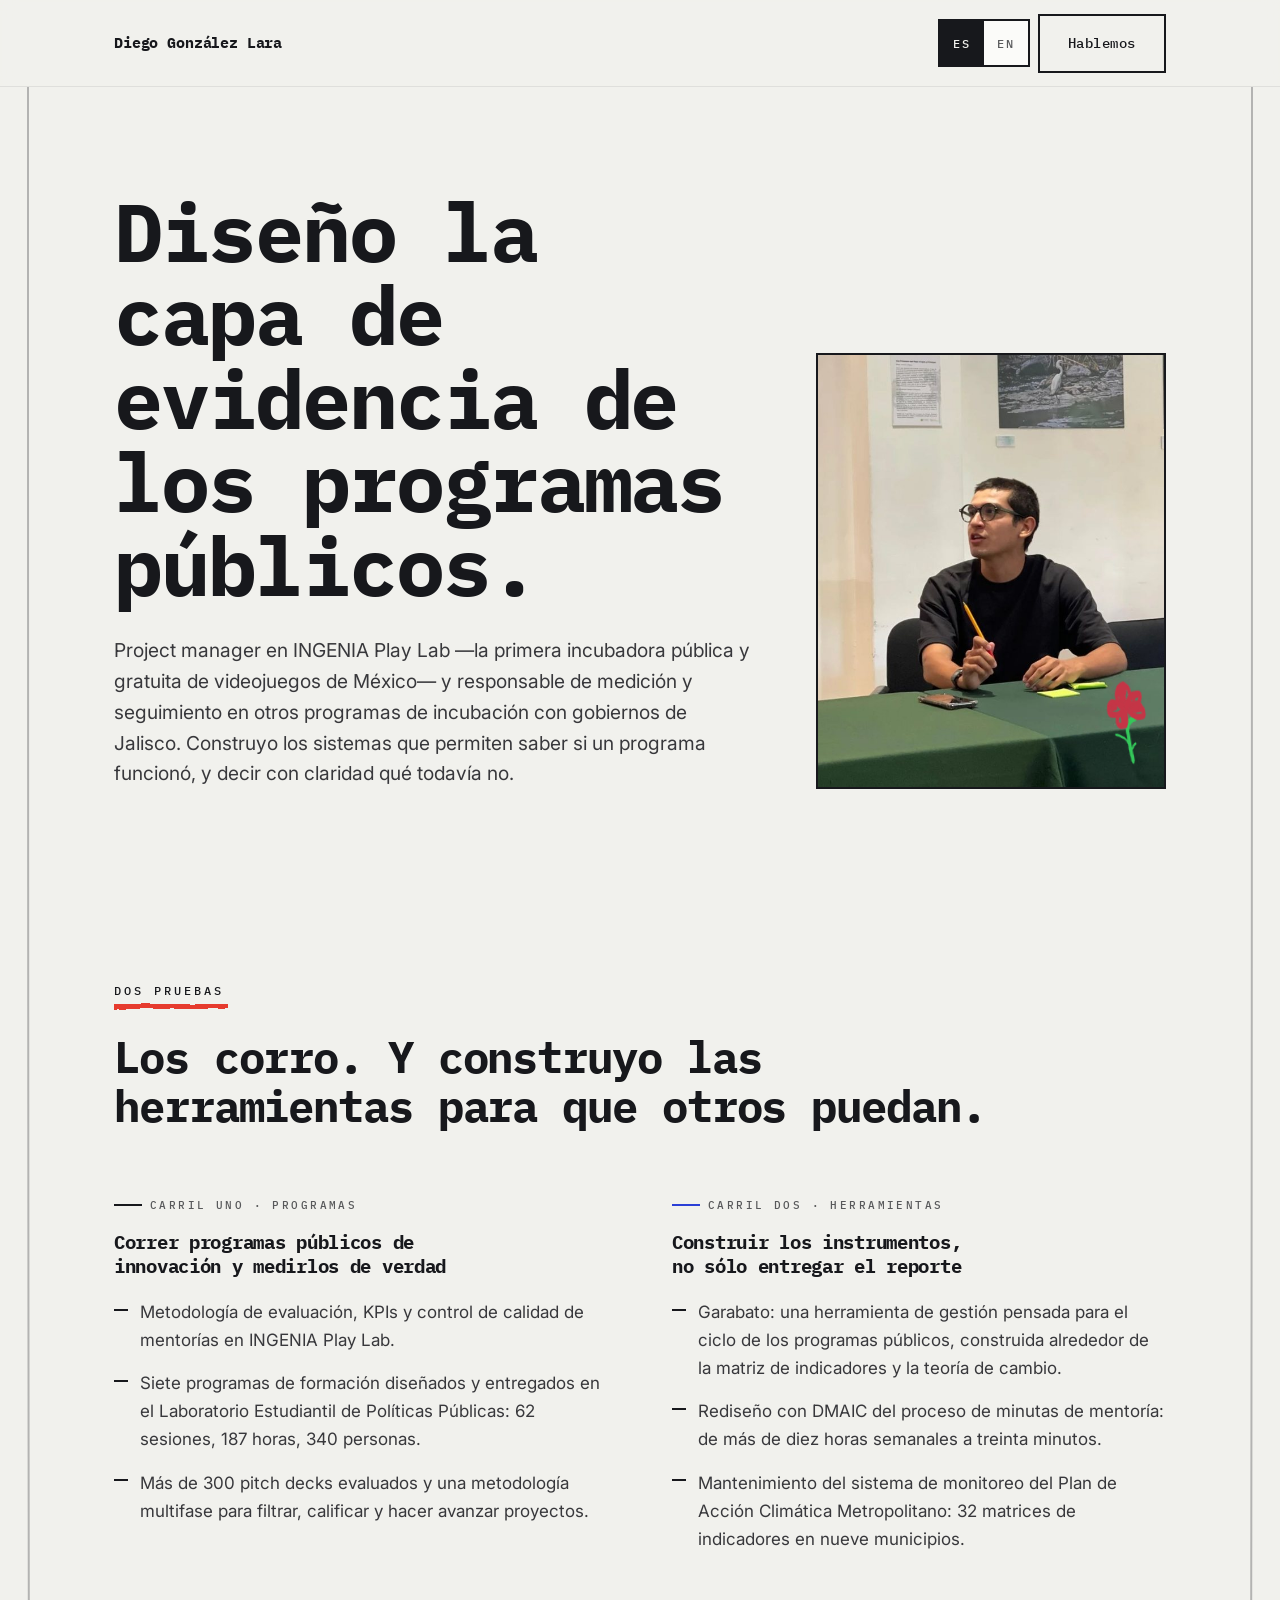
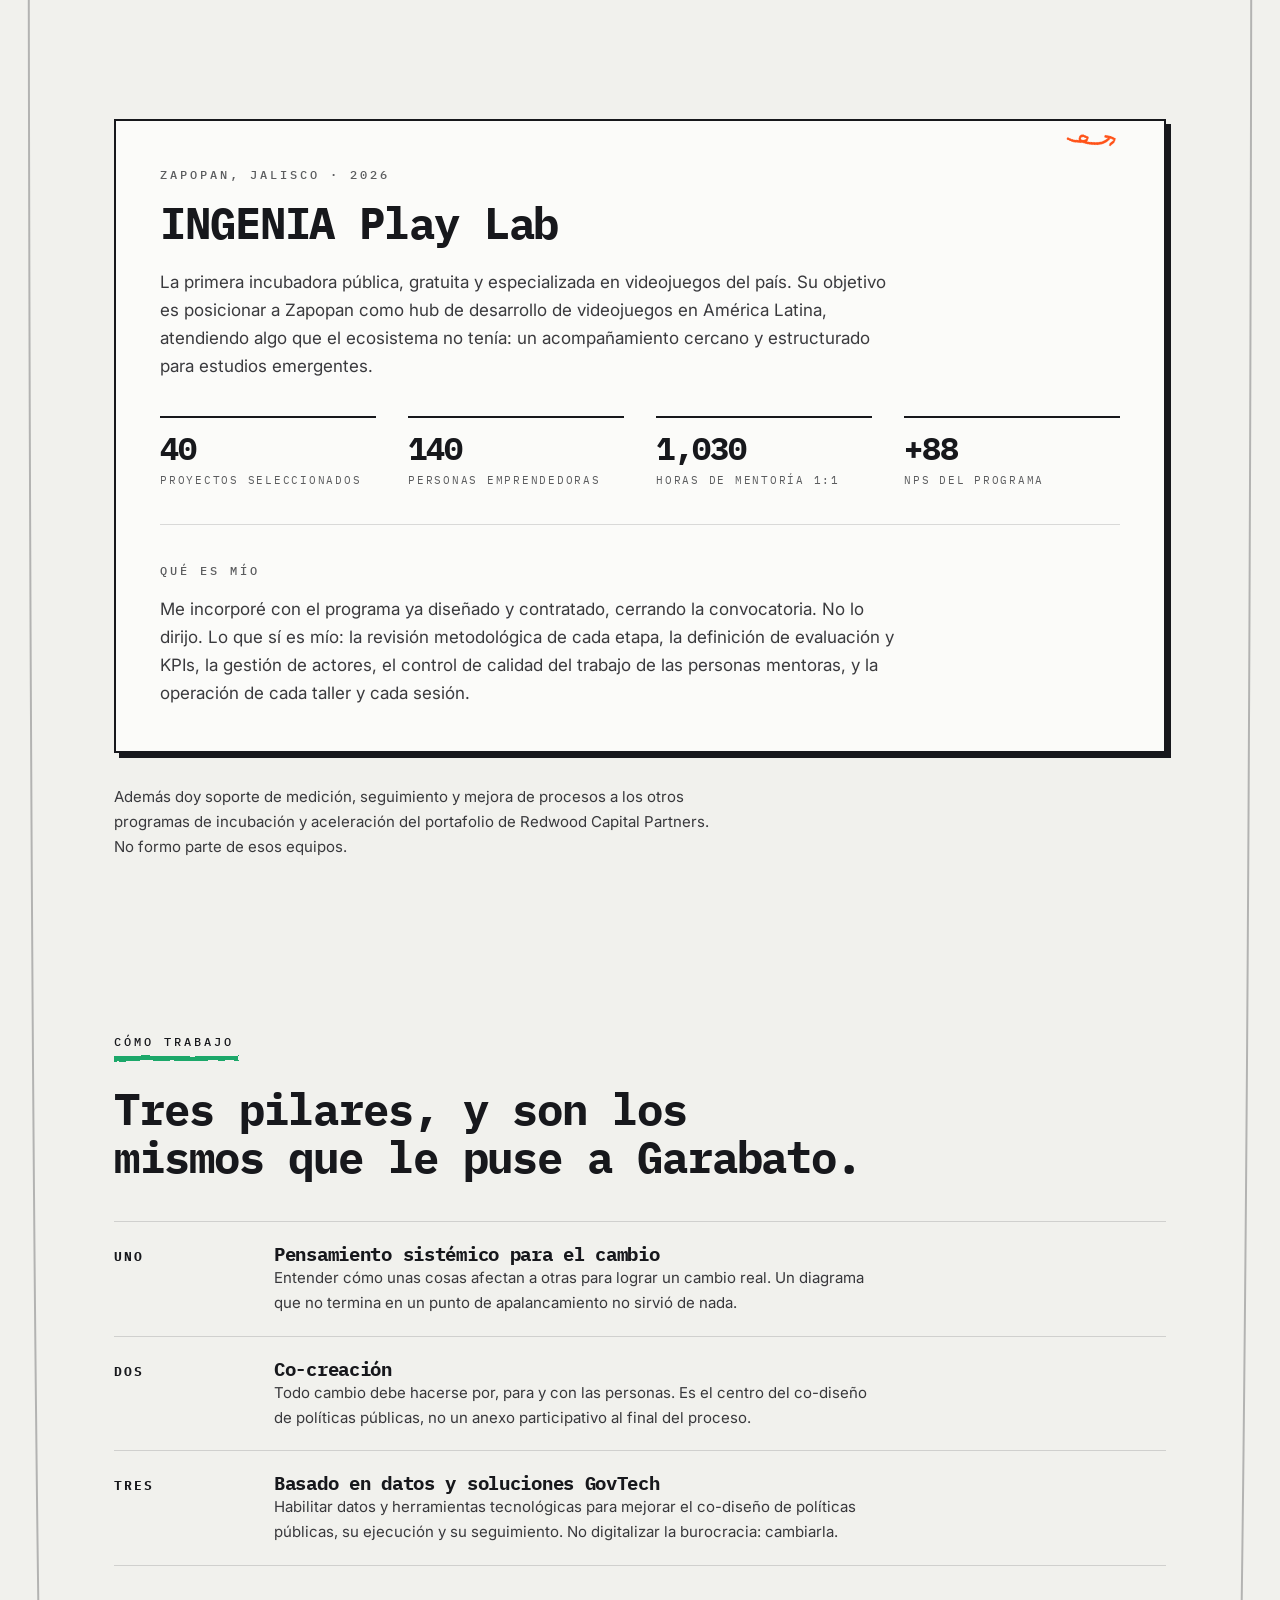
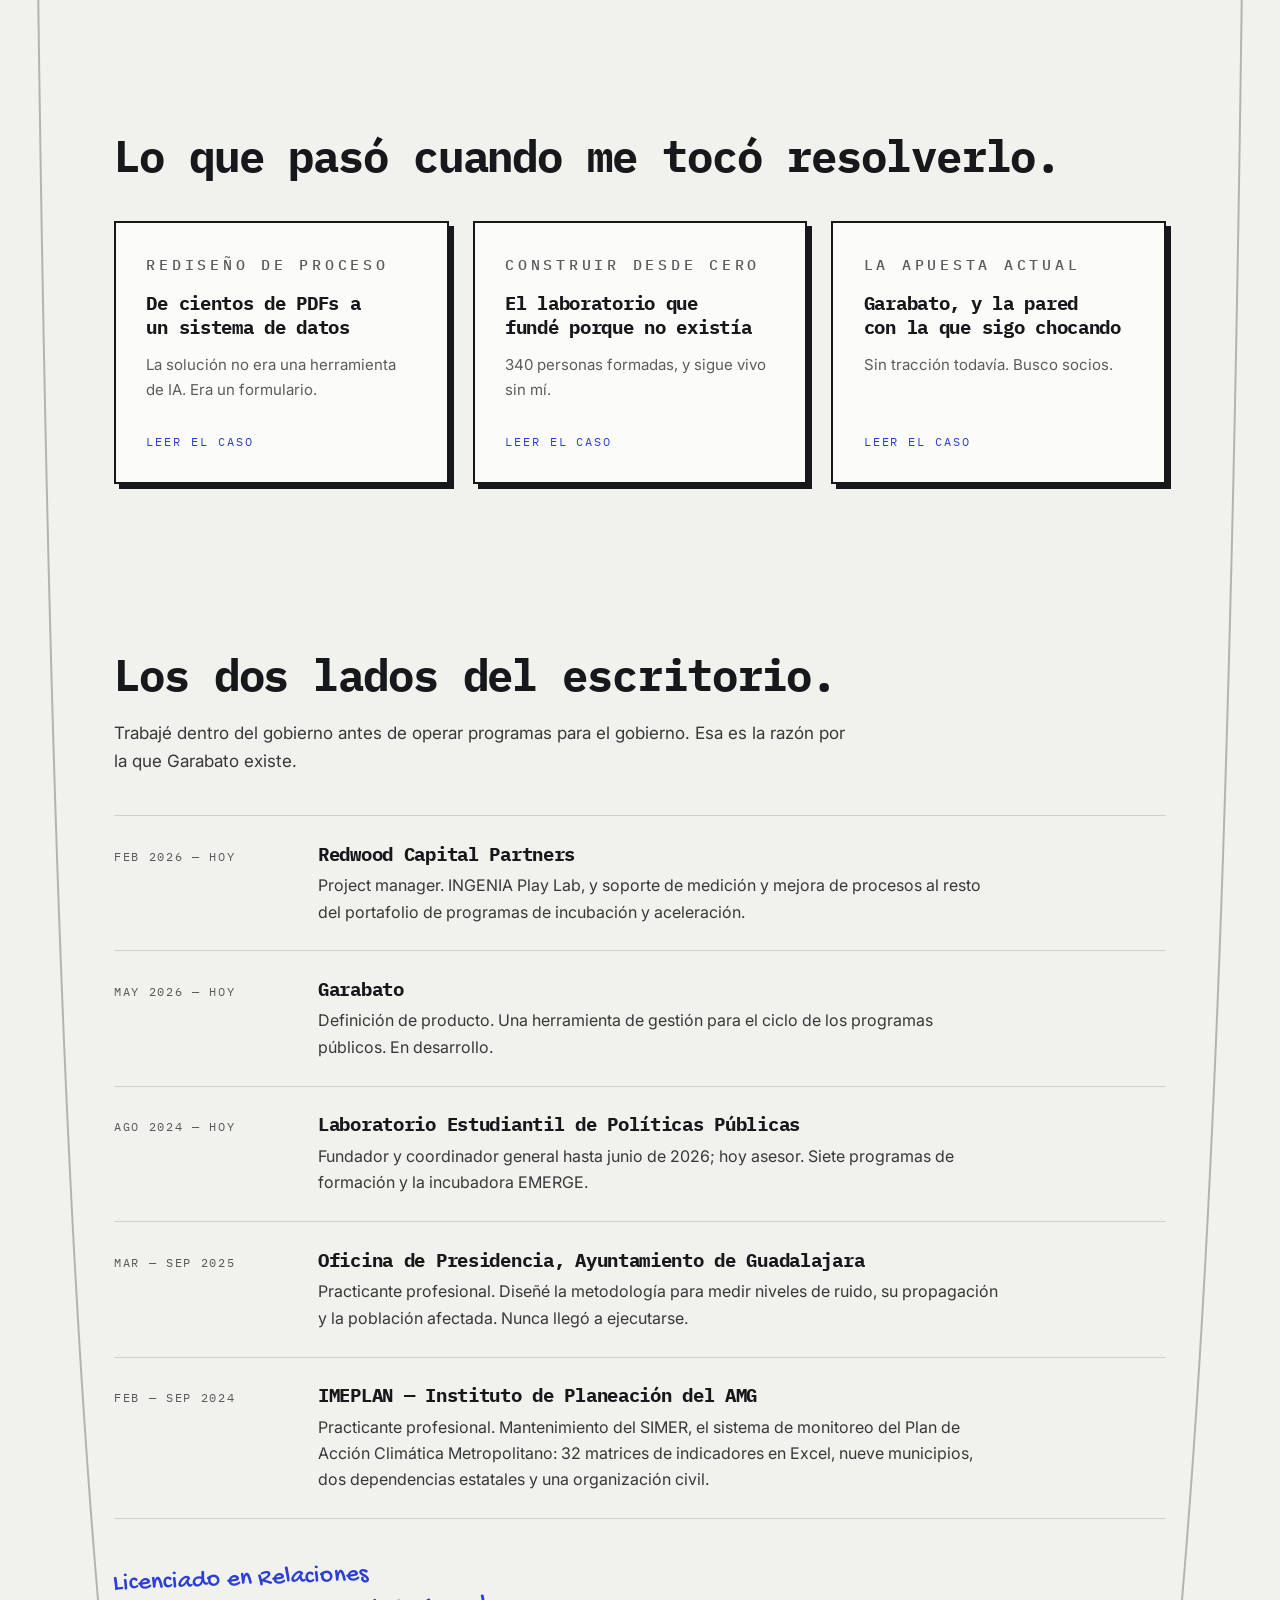
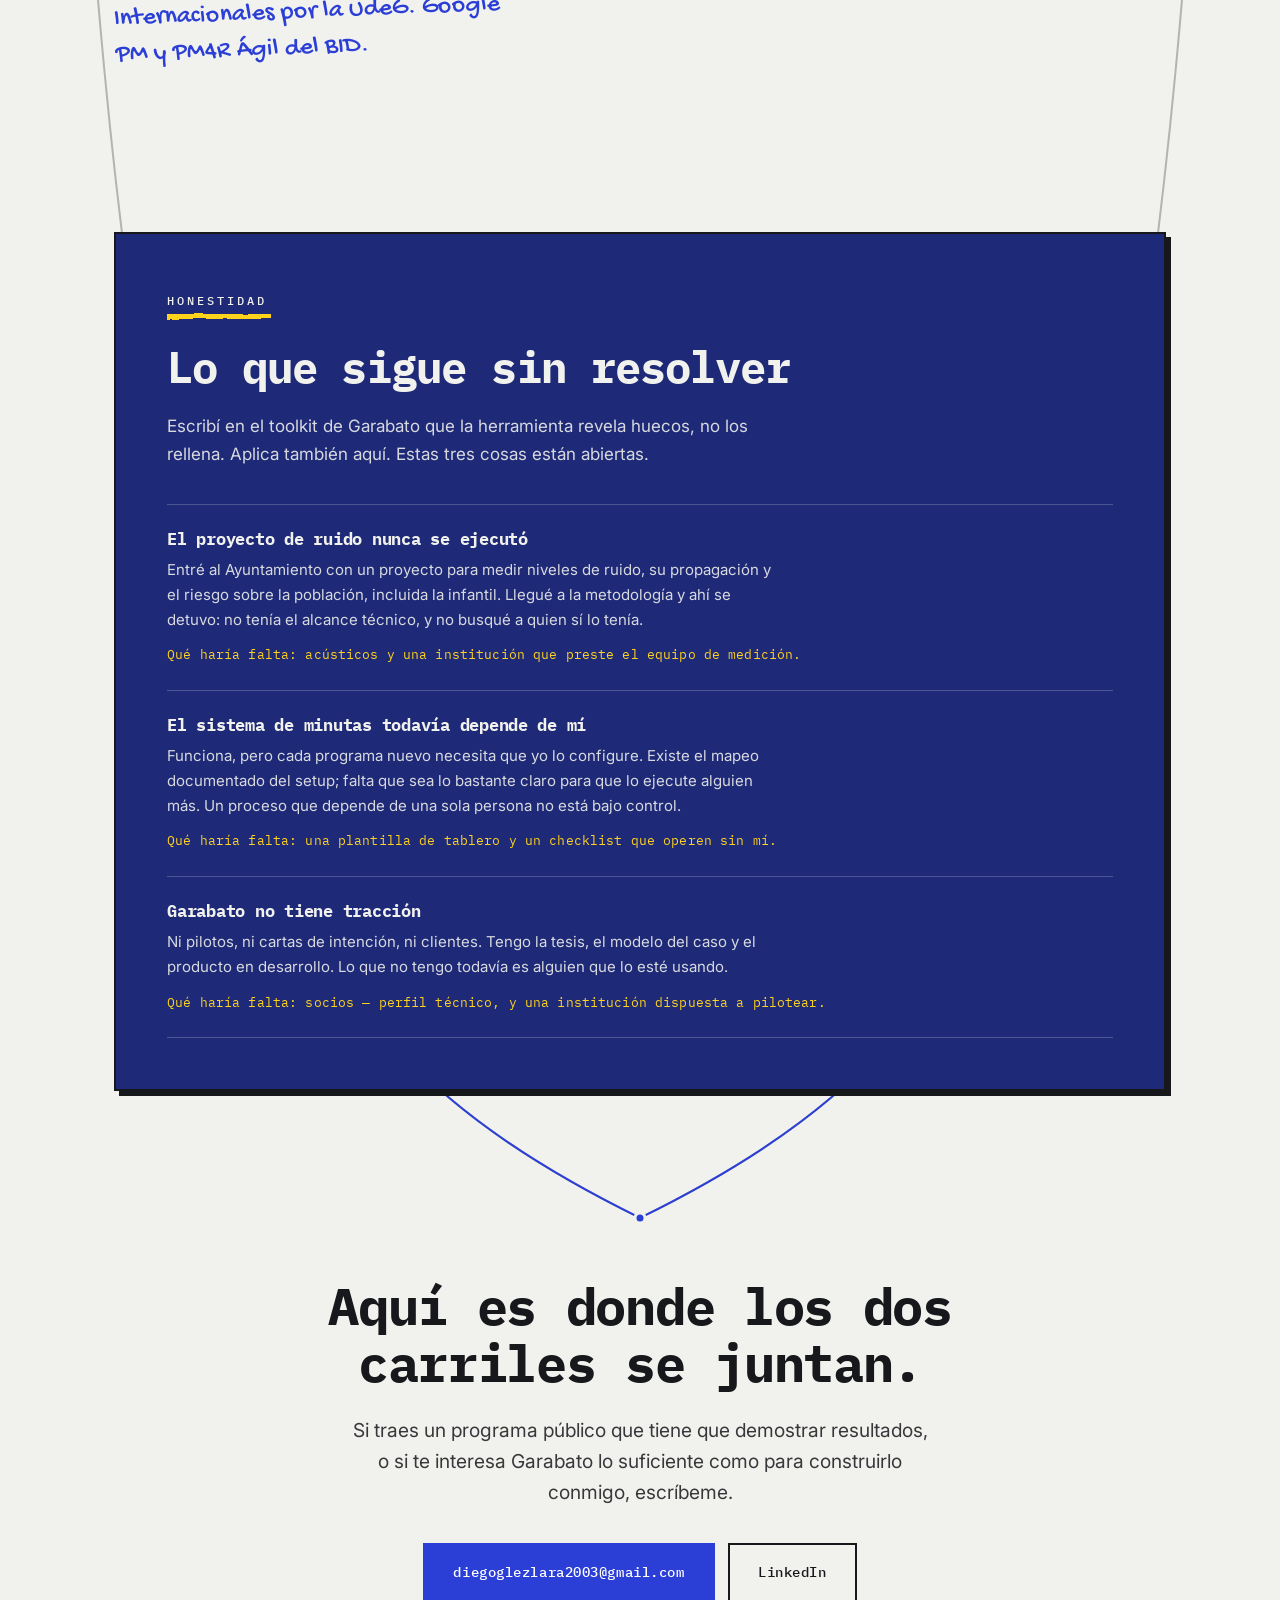
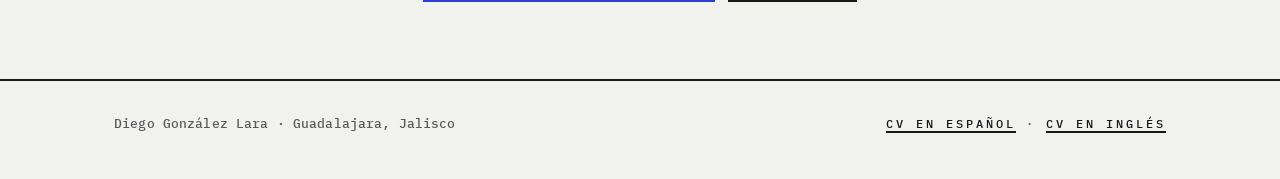
==== index.html @ 26e2b3d6 "Sitio personal: la capa de evidencia de los programas públicos Sitio estático bilingüe (ES/EN) sin b" ====
<!doctype html>
<html
  lang="es"
  data-titulo-es="Diego González Lara — La capa de evidencia de los programas públicos"
  data-titulo-en="Diego González Lara — The evidence layer of public programs"
  data-desc-es="Project manager en INGENIA Play Lab y responsable de medición y seguimiento en programas de incubación con gobiernos de Jalisco. Construyo los sistemas que muestran si un programa funcionó."
  data-desc-en="Project manager at INGENIA Play Lab and responsible for measurement across government incubation programs in Jalisco. I build the systems that show whether a program worked."
>
  <head>
    <meta charset="utf-8" />
    <meta name="viewport" content="width=device-width, initial-scale=1" />
    <title>Diego González Lara — La capa de evidencia de los programas públicos</title>
    <meta
      name="description"
      content="Project manager en INGENIA Play Lab y responsable de medición y seguimiento en programas de incubación con gobiernos de Jalisco. Construyo los sistemas que muestran si un programa funcionó."
    />
    <meta name="author" content="Diego González Lara" />
    <meta name="theme-color" content="#f1f1ed" />
    <link rel="preconnect" href="https://fonts.googleapis.com" />
    <link rel="preconnect" href="https://fonts.gstatic.com" crossorigin />
    <link
      href="https://fonts.googleapis.com/css2?family=IBM+Plex+Mono:wght@400;500;700&family=Inter:wght@400;500;600&family=Gochi+Hand&display=swap"
      rel="stylesheet"
    />
    <link rel="stylesheet" href="assets/styles.css" />
  </head>

  <body>
    <a
      class="saltar"
      href="#contenido"
      data-es="Saltar al contenido"
      data-en="Skip to content"
      >Saltar al contenido</a
    >

    <!-- Filtro de rugosidad: convierte una línea recta en un trazo de crayón.
         Es el mismo filtro que usa el sistema Garabato. -->
    <svg width="0" height="0" aria-hidden="true" focusable="false" style="position: absolute">
      <filter id="crayon-rough">
        <feTurbulence type="fractalNoise" baseFrequency="0.045" numOctaves="3" seed="7" />
        <feDisplacementMap in="SourceGraphic" scale="4" xChannelSelector="R" yChannelSelector="G" />
      </filter>
    </svg>

    <header class="barra">
      <div class="envoltura barra-cuerpo">
        <a class="marca" href="index.html">Diego González Lara</a>
        <div class="barra-acciones">
          <div
            class="idioma"
            role="group"
            data-es-label="Idioma del sitio"
            data-en-label="Site language"
            aria-label="Idioma del sitio"
          >
            <button type="button" data-idioma="es" aria-pressed="true">ES</button>
            <button type="button" data-idioma="en" aria-pressed="false">EN</button>
          </div>
          <a class="boton boton--fantasma" href="#contacto" data-es="Hablemos" data-en="Let's talk"
            >Hablemos</a
          >
        </div>
      </div>
    </header>

    <div class="pagina">
      <div class="rieles"></div>

      <main id="contenido">
        <!-- ============ PORTADA ============ -->
        <section class="portada">
          <div class="envoltura portada-cuerpo">
            <div>
              <h1
                class="posicion"
                data-es="Diseño la capa de evidencia de los programas públicos."
                data-en="I design the evidence layer of public programs."
              >
                Diseño la capa de evidencia de los programas públicos.
              </h1>
              <p
                class="guia"
                data-es="Project manager en INGENIA Play Lab —la primera incubadora pública y gratuita de videojuegos de México— y responsable de medición y seguimiento en otros programas de incubación con gobiernos de Jalisco. Construyo los sistemas que permiten saber si un programa funcionó, y decir con claridad qué todavía no."
                data-en="Project manager at INGENIA Play Lab —Mexico's first free public videogame incubator— and responsible for measurement and monitoring across other government-run incubation programs in Jalisco. I build the systems that show whether a program worked, and say plainly what still doesn't."
              >
                Project manager en INGENIA Play Lab —la primera incubadora pública y gratuita de
                videojuegos de México— y responsable de medición y seguimiento en otros programas de
                incubación con gobiernos de Jalisco. Construyo los sistemas que permiten saber si un
                programa funcionó, y decir con claridad qué todavía no.
              </p>
            </div>

            <figure class="retrato" style="margin: 0">
              <div class="marco-foto">
              <img
                src="assets/diego.jpg"
                width="900"
                height="901"
                data-es-alt="Retrato de Diego González Lara"
                data-en-alt="Portrait of Diego González Lara"
                alt="Retrato de Diego González Lara"
              />
              </div>
              <img
                class="amapola"
                src="assets/amapola.png"
                width="520"
                height="368"
                alt=""
                aria-hidden="true"
                loading="lazy"
              />
            </figure>
          </div>
        </section>

        <!-- ============ LOS DOS CARRILES ============ -->
        <section aria-labelledby="t-carriles">
          <div class="envoltura">
            <span
              class="kicker"
              style="--kicker-color: var(--rojo)"
              data-es="Dos pruebas"
              data-en="Two proofs"
              >Dos pruebas</span
            >
            <h2
              id="t-carriles"
              data-es="Los corro. Y construyo las herramientas para que otros puedan."
              data-en="I run them. And I build the tools so others can."
            >
              Los corro. Y construyo las herramientas para que otros puedan.
            </h2>

            <div class="carriles" style="margin-top: clamp(2.5rem, 5vw, 3.5rem)">
              <div>
                <span
                  class="carril-tag"
                  style="--carril-color: var(--tinta)"
                  data-es="Carril uno · Programas"
                  data-en="Track one · Programs"
                  >Carril uno · Programas</span
                >
                <h3
                  data-es="Correr programas públicos de innovación y medirlos de verdad"
                  data-en="Running public innovation programs and actually measuring them"
                >
                  Correr programas públicos de innovación y medirlos de verdad
                </h3>
                <ul class="hechos" style="margin-top: 1.25rem">
                  <li
                    data-es="Metodología de evaluación, KPIs y control de calidad de mentorías en INGENIA Play Lab."
                    data-en="Evaluation methodology, KPIs and mentorship quality control at INGENIA Play Lab."
                  >
                    Metodología de evaluación, KPIs y control de calidad de mentorías en INGENIA Play
                    Lab.
                  </li>
                  <li
                    data-es="Siete programas de formación diseñados y entregados en el Laboratorio Estudiantil de Políticas Públicas: 62 sesiones, 187 horas, 340 personas."
                    data-en="Seven training programs designed and delivered at the Student Public Policy Lab: 62 sessions, 187 hours, 340 people."
                  >
                    Siete programas de formación diseñados y entregados en el Laboratorio Estudiantil
                    de Políticas Públicas: 62 sesiones, 187 horas, 340 personas.
                  </li>
                  <li
                    data-es="Más de 300 pitch decks evaluados y una metodología multifase para filtrar, calificar y hacer avanzar proyectos."
                    data-en="Over 300 pitch decks evaluated, plus a multi-phase methodology to screen, score and advance projects."
                  >
                    Más de 300 pitch decks evaluados y una metodología multifase para filtrar,
                    calificar y hacer avanzar proyectos.
                  </li>
                </ul>
              </div>

              <div>
                <span
                  class="carril-tag"
                  style="--carril-color: var(--azul)"
                  data-es="Carril dos · Herramientas"
                  data-en="Track two · Tools"
                  >Carril dos · Herramientas</span
                >
                <h3
                  data-es="Construir los instrumentos, no sólo entregar el reporte"
                  data-en="Building the instruments, not just filing the report"
                >
                  Construir los instrumentos, no sólo entregar el reporte
                </h3>
                <ul class="hechos" style="margin-top: 1.25rem">
                  <li
                    data-es="Garabato: una herramienta de gestión pensada para el ciclo de los programas públicos, construida alrededor de la matriz de indicadores y la teoría de cambio."
                    data-en="Garabato: a work-management tool built for the public program cycle, designed around indicator matrices and theory of change."
                  >
                    Garabato: una herramienta de gestión pensada para el ciclo de los programas
                    públicos, construida alrededor de la matriz de indicadores y la teoría de cambio.
                  </li>
                  <li
                    data-es="Rediseño con DMAIC del proceso de minutas de mentoría: de más de diez horas semanales a treinta minutos."
                    data-en="A DMAIC redesign of the mentorship minutes process: from more than ten hours a week to thirty minutes."
                  >
                    Rediseño con DMAIC del proceso de minutas de mentoría: de más de diez horas
                    semanales a treinta minutos.
                  </li>
                  <li
                    data-es="Mantenimiento del sistema de monitoreo del Plan de Acción Climática Metropolitano: 32 matrices de indicadores en nueve municipios."
                    data-en="Maintaining the monitoring system for the Metropolitan Climate Action Plan: 32 indicator matrices across nine municipalities."
                  >
                    Mantenimiento del sistema de monitoreo del Plan de Acción Climática
                    Metropolitano: 32 matrices de indicadores en nueve municipios.
                  </li>
                </ul>
              </div>
            </div>
          </div>
        </section>

        <!-- ============ INGENIA ============ -->
        <section aria-labelledby="t-ingenia">
          <div class="envoltura">

            <div class="marco marco--alto">
              <img
                class="asoma"
                src="assets/flecha.png"
                width="600"
                height="424"
                alt=""
                aria-hidden="true"
                loading="lazy"
                style="width: 190px; right: -46px; top: -34px; transform: rotate(24deg)"
              />

              <p class="etiqueta" data-es="Zapopan, Jalisco · 2026" data-en="Zapopan, Jalisco · 2026">
                Zapopan, Jalisco · 2026
              </p>
              <h2 id="t-ingenia" style="margin-top: 0.9rem">INGENIA Play Lab</h2>
              <p style="margin-top: 1.25rem"
                data-es="La primera incubadora pública, gratuita y especializada en videojuegos del país. Su objetivo es posicionar a Zapopan como hub de desarrollo de videojuegos en América Latina, atendiendo algo que el ecosistema no tenía: un acompañamiento cercano y estructurado para estudios emergentes."
                data-en="Mexico's first free, public, videogame-specialized incubator. Its objective is to position Zapopan as Latin America's videogame development hub, addressing something the ecosystem lacked: close, structured support for emerging studios."
              >
                La primera incubadora pública, gratuita y especializada en videojuegos del país. Su
                objetivo es posicionar a Zapopan como hub de desarrollo de videojuegos en América
                Latina, atendiendo algo que el ecosistema no tenía: un acompañamiento cercano y
                estructurado para estudios emergentes.
              </p>

              <dl class="tira-datos" style="margin-top: 2.25rem">
                <div>
                  <dt>40</dt>
                  <dd data-es="Proyectos seleccionados" data-en="Selected projects">
                    Proyectos seleccionados
                  </dd>
                </div>
                <div>
                  <dt>140</dt>
                  <dd data-es="Personas emprendedoras" data-en="Entrepreneurs">
                    Personas emprendedoras
                  </dd>
                </div>
                <div>
                  <dt>1,030</dt>
                  <dd data-es="Horas de mentoría 1:1" data-en="Hours of 1:1 mentorship">
                    Horas de mentoría 1:1
                  </dd>
                </div>
                <div>
                  <dt>+88</dt>
                  <dd data-es="NPS del programa" data-en="Program NPS">NPS del programa</dd>
                </div>
              </dl>

              <hr
                style="
                  margin: 2.25rem 0;
                  border: 0;
                  border-top: 1px solid var(--tinta-15);
                "
              />

              <p class="etiqueta" data-es="Qué es mío" data-en="What is mine">Qué es mío</p>
              <p style="margin-top: 0.9rem"
                data-es="Me incorporé con el programa ya diseñado y contratado, cerrando la convocatoria. No lo dirijo. Lo que sí es mío: la revisión metodológica de cada etapa, la definición de evaluación y KPIs, la gestión de actores, el control de calidad del trabajo de las personas mentoras, y la operación de cada taller y cada sesión."
                data-en="I joined with the program already designed and contracted, closing the open call. I do not lead it. What is mine: the methodological review of every stage, the definition of evaluation and KPIs, stakeholder management, quality control over the mentors' work, and operating every workshop and session."
              >
                Me incorporé con el programa ya diseñado y contratado, cerrando la convocatoria. No lo
                dirijo. Lo que sí es mío: la revisión metodológica de cada etapa, la definición de
                evaluación y KPIs, la gestión de actores, el control de calidad del trabajo de las
                personas mentoras, y la operación de cada taller y cada sesión.
              </p>
            </div>

            <p
              style="margin-top: 2rem; font-size: 0.9375rem"
              data-es="Además doy soporte de medición, seguimiento y mejora de procesos a los otros programas de incubación y aceleración del portafolio de Redwood Capital Partners. No formo parte de esos equipos."
              data-en="I also provide measurement, monitoring and process-improvement support to the other incubation and acceleration programs in Redwood Capital Partners' portfolio. I am not part of those teams."
            >
              Además doy soporte de medición, seguimiento y mejora de procesos a los otros programas
              de incubación y aceleración del portafolio de Redwood Capital Partners. No formo parte
              de esos equipos.
            </p>
          </div>
        </section>

        <!-- ============ PILARES ============ -->
        <section aria-labelledby="t-pilares">
          <div class="envoltura">
            <span
              class="kicker"
              style="--kicker-color: var(--esmeralda)"
              data-es="Cómo trabajo"
              data-en="How I work"
              >Cómo trabajo</span
            >
            <h2
              id="t-pilares"
              data-es="Tres pilares, y son los mismos que le puse a Garabato."
              data-en="Three pillars — the same three I built into Garabato."
            >
              Tres pilares, y son los mismos que le puse a Garabato.
            </h2>

            <ol class="etapas lista-limpia" style="margin-top: 2.5rem">
              <li>
                <span class="clave" data-es="Uno" data-en="One">Uno</span>
                <div>
                  <h3
                    data-es="Pensamiento sistémico para el cambio"
                    data-en="Systems thinking for change"
                  >
                    Pensamiento sistémico para el cambio
                  </h3>
                  <p
                    data-es="Entender cómo unas cosas afectan a otras para lograr un cambio real. Un diagrama que no termina en un punto de apalancamiento no sirvió de nada."
                    data-en="Understanding how things affect one another in order to produce real change. A diagram that doesn't end in a leverage point achieved nothing."
                  >
                    Entender cómo unas cosas afectan a otras para lograr un cambio real. Un diagrama
                    que no termina en un punto de apalancamiento no sirvió de nada.
                  </p>
                </div>
              </li>
              <li>
                <span class="clave" data-es="Dos" data-en="Two">Dos</span>
                <div>
                  <h3 data-es="Co-creación" data-en="Co-creation">Co-creación</h3>
                  <p
                    data-es="Todo cambio debe hacerse por, para y con las personas. Es el centro del co-diseño de políticas públicas, no un anexo participativo al final del proceso."
                    data-en="All change must be made by, for and with people. That is the center of policy co-design, not a participatory annex bolted on at the end."
                  >
                    Todo cambio debe hacerse por, para y con las personas. Es el centro del co-diseño
                    de políticas públicas, no un anexo participativo al final del proceso.
                  </p>
                </div>
              </li>
              <li>
                <span class="clave" data-es="Tres" data-en="Three">Tres</span>
                <div>
                  <h3
                    data-es="Basado en datos y soluciones GovTech"
                    data-en="Grounded in data and GovTech solutions"
                  >
                    Basado en datos y soluciones GovTech
                  </h3>
                  <p
                    data-es="Habilitar datos y herramientas tecnológicas para mejorar el co-diseño de políticas públicas, su ejecución y su seguimiento. No digitalizar la burocracia: cambiarla."
                    data-en="Enabling data and technology to improve how public policy is co-designed, executed and monitored. Not digitizing bureaucracy: changing it."
                  >
                    Habilitar datos y herramientas tecnológicas para mejorar el co-diseño de políticas
                    públicas, su ejecución y su seguimiento. No digitalizar la burocracia: cambiarla.
                  </p>
                </div>
              </li>
            </ol>
          </div>
        </section>

        <!-- ============ CASOS ============ -->
        <section aria-labelledby="t-casos">
          <div class="envoltura">
            <h2
              id="t-casos"
              data-es="Lo que pasó cuando me tocó resolverlo."
              data-en="What happened when it was mine to solve."
            >
              Lo que pasó cuando me tocó resolverlo.
            </h2>

            <div class="casos" style="margin-top: 2.5rem">
              <a class="caso" href="caso-minutas.html">
                <p class="etiqueta" data-es="Rediseño de proceso" data-en="Process redesign">
                  Rediseño de proceso
                </p>
                <h3
                  data-es="De cientos de PDFs a un sistema de datos"
                  data-en="From hundreds of PDFs to a data system"
                >
                  De cientos de PDFs a un sistema de datos
                </h3>
                <p
                  data-es="La solución no era una herramienta de IA. Era un formulario."
                  data-en="The fix wasn't an AI tool. It was a form."
                >
                  La solución no era una herramienta de IA. Era un formulario.
                </p>
                <span class="ir" data-es="Leer el caso" data-en="Read the case">Leer el caso</span>
              </a>

              <a class="caso" href="caso-lepp.html">
                <p class="etiqueta" data-es="Construir desde cero" data-en="Building from zero">
                  Construir desde cero
                </p>
                <h3
                  data-es="El laboratorio que fundé porque no existía"
                  data-en="The lab I founded because it didn't exist"
                >
                  El laboratorio que fundé porque no existía
                </h3>
                <p
                  data-es="340 personas formadas, y sigue vivo sin mí."
                  data-en="340 people trained, and it runs without me."
                >
                  340 personas formadas, y sigue vivo sin mí.
                </p>
                <span class="ir" data-es="Leer el caso" data-en="Read the case">Leer el caso</span>
              </a>

              <a class="caso" href="caso-garabato.html">
                <p class="etiqueta" data-es="La apuesta actual" data-en="The current bet">
                  La apuesta actual
                </p>
                <h3
                  data-es="Garabato, y la pared con la que sigo chocando"
                  data-en="Garabato, and the wall I keep hitting"
                >
                  Garabato, y la pared con la que sigo chocando
                </h3>
                <p
                  data-es="Sin tracción todavía. Busco socios."
                  data-en="No traction yet. Looking for partners."
                >
                  Sin tracción todavía. Busco socios.
                </p>
                <span class="ir" data-es="Leer el caso" data-en="Read the case">Leer el caso</span>
              </a>
            </div>
          </div>
        </section>

        <!-- ============ TRAYECTORIA ============ -->
        <section aria-labelledby="t-trayectoria">
          <div class="envoltura">
            <h2
              id="t-trayectoria"
              data-es="Los dos lados del escritorio."
              data-en="Both sides of the desk."
            >
              Los dos lados del escritorio.
            </h2>
            <p
              style="margin-top: 1.25rem"
              data-es="Trabajé dentro del gobierno antes de operar programas para el gobierno. Esa es la razón por la que Garabato existe."
              data-en="I worked inside government before running programs for government. That is why Garabato exists."
            >
              Trabajé dentro del gobierno antes de operar programas para el gobierno. Esa es la razón
              por la que Garabato existe.
            </p>

            <ul class="trayectoria lista-limpia" style="margin-top: 2.5rem">
              <li>
                <span class="cuando" data-es="Feb 2026 — hoy" data-en="Feb 2026 — now"
                  >Feb 2026 — hoy</span
                >
                <div class="que">
                  <h3>Redwood Capital Partners</h3>
                  <p
                    data-es="Project manager. INGENIA Play Lab, y soporte de medición y mejora de procesos al resto del portafolio de programas de incubación y aceleración."
                    data-en="Project manager. INGENIA Play Lab, plus measurement and process-improvement support across the rest of the incubation and acceleration portfolio."
                  >
                    Project manager. INGENIA Play Lab, y soporte de medición y mejora de procesos al
                    resto del portafolio de programas de incubación y aceleración.
                  </p>
                </div>
              </li>
              <li>
                <span class="cuando" data-es="May 2026 — hoy" data-en="May 2026 — now"
                  >May 2026 — hoy</span
                >
                <div class="que">
                  <h3>Garabato</h3>
                  <p
                    data-es="Definición de producto. Una herramienta de gestión para el ciclo de los programas públicos. En desarrollo."
                    data-en="Product definition. A work-management tool for the public program cycle. In development."
                  >
                    Definición de producto. Una herramienta de gestión para el ciclo de los programas
                    públicos. En desarrollo.
                  </p>
                </div>
              </li>
              <li>
                <span class="cuando" data-es="Ago 2024 — hoy" data-en="Aug 2024 — now"
                  >Ago 2024 — hoy</span
                >
                <div class="que">
                  <h3>Laboratorio Estudiantil de Políticas Públicas</h3>
                  <p
                    data-es="Fundador y coordinador general hasta junio de 2026; hoy asesor. Siete programas de formación y la incubadora EMERGE."
                    data-en="Founder and general coordinator until June 2026; advisor since. Seven training programs and the EMERGE incubator."
                  >
                    Fundador y coordinador general hasta junio de 2026; hoy asesor. Siete programas de
                    formación y la incubadora EMERGE.
                  </p>
                </div>
              </li>
              <li>
                <span class="cuando" data-es="Mar — Sep 2025" data-en="Mar — Sep 2025"
                  >Mar — Sep 2025</span
                >
                <div class="que">
                  <h3
                    data-es="Oficina de Presidencia, Ayuntamiento de Guadalajara"
                    data-en="Executive Office of the Guadalajara Mayor"
                  >
                    Oficina de Presidencia, Ayuntamiento de Guadalajara
                  </h3>
                  <p
                    data-es="Practicante profesional. Diseñé la metodología para medir niveles de ruido, su propagación y la población afectada. Nunca llegó a ejecutarse."
                    data-en="Professional intern. I designed the methodology to measure noise levels, propagation and affected population. It never reached execution."
                  >
                    Practicante profesional. Diseñé la metodología para medir niveles de ruido, su
                    propagación y la población afectada. Nunca llegó a ejecutarse.
                  </p>
                </div>
              </li>
              <li>
                <span class="cuando" data-es="Feb — Sep 2024" data-en="Feb — Sep 2024"
                  >Feb — Sep 2024</span
                >
                <div class="que">
                  <h3
                    data-es="IMEPLAN — Instituto de Planeación del AMG"
                    data-en="IMEPLAN — Guadalajara Metropolitan Planning Institute"
                  >
                    IMEPLAN — Instituto de Planeación del AMG
                  </h3>
                  <p
                    data-es="Practicante profesional. Mantenimiento del SIMER, el sistema de monitoreo del Plan de Acción Climática Metropolitano: 32 matrices de indicadores en Excel, nueve municipios, dos dependencias estatales y una organización civil."
                    data-en="Professional intern. Maintaining SIMER, the monitoring system for the Metropolitan Climate Action Plan: 32 indicator matrices in Excel, nine municipalities, two state agencies and an NGO."
                  >
                    Practicante profesional. Mantenimiento del SIMER, el sistema de monitoreo del Plan
                    de Acción Climática Metropolitano: 32 matrices de indicadores en Excel, nueve
                    municipios, dos dependencias estatales y una organización civil.
                  </p>
                </div>
              </li>
            </ul>

            <p
              class="mano"
              style="margin-top: 2.5rem"
              data-es="Licenciado en Relaciones Internacionales por la UdeG. Google PM y PM4R Ágil del BID."
              data-en="B.A. International Relations, UdeG. Google PM and IDB's PM4R Agile."
            >
              Licenciado en Relaciones Internacionales por la UdeG. Google PM y PM4R Ágil del BID.
            </p>
          </div>
        </section>

        <!-- ============ LO QUE SIGUE SIN RESOLVER ============ -->
        <section aria-labelledby="t-huecos">
          <div class="envoltura">
            <div class="sin-resolver">
              <span
                class="kicker"
                style="--kicker-color: var(--amarillo)"
                data-es="Honestidad"
                data-en="Honesty"
                >Honestidad</span
              >
              <h2
                id="t-huecos"
                data-es="Lo que sigue sin resolver"
                data-en="What is still unsolved"
              >
                Lo que sigue sin resolver
              </h2>
              <p
                style="margin-top: 1.25rem; max-width: 58ch"
                data-es="Escribí en el toolkit de Garabato que la herramienta revela huecos, no los rellena. Aplica también aquí. Estas tres cosas están abiertas."
                data-en="I wrote into Garabato's toolkit that the tool reveals gaps rather than filling them. That applies here too. These three are open."
              >
                Escribí en el toolkit de Garabato que la herramienta revela huecos, no los rellena.
                Aplica también aquí. Estas tres cosas están abiertas.
              </p>

              <ul class="huecos lista-limpia">
                <li>
                  <h3
                    data-es="El proyecto de ruido nunca se ejecutó"
                    data-en="The noise project never ran"
                  >
                    El proyecto de ruido nunca se ejecutó
                  </h3>
                  <p
                    data-es="Entré al Ayuntamiento con un proyecto para medir niveles de ruido, su propagación y el riesgo sobre la población, incluida la infantil. Llegué a la metodología y ahí se detuvo: no tenía el alcance técnico, y no busqué a quien sí lo tenía."
                    data-en="I joined the Mayor's Office with a project to measure noise levels, propagation and population risk, children included. I got as far as the methodology and it stopped there: I lacked the technical reach, and I did not go find the people who had it."
                  >
                    Entré al Ayuntamiento con un proyecto para medir niveles de ruido, su propagación y
                    el riesgo sobre la población, incluida la infantil. Llegué a la metodología y ahí
                    se detuvo: no tenía el alcance técnico, y no busqué a quien sí lo tenía.
                  </p>
                  <span
                    class="falta"
                    data-es="Qué haría falta: acústicos y una institución que preste el equipo de medición."
                    data-en="What it would take: acousticians and an institution willing to lend measurement equipment."
                  >
                    Qué haría falta: acústicos y una institución que preste el equipo de medición.
                  </span>
                </li>
                <li>
                  <h3
                    data-es="El sistema de minutas todavía depende de mí"
                    data-en="The minutes system still depends on me"
                  >
                    El sistema de minutas todavía depende de mí
                  </h3>
                  <p
                    data-es="Funciona, pero cada programa nuevo necesita que yo lo configure. Existe el mapeo documentado del setup; falta que sea lo bastante claro para que lo ejecute alguien más. Un proceso que depende de una sola persona no está bajo control."
                    data-en="It works, but every new program needs me to set it up. The setup is documented; what's missing is making it clear enough for someone else to run. A process that depends on one person is not under control."
                  >
                    Funciona, pero cada programa nuevo necesita que yo lo configure. Existe el mapeo
                    documentado del setup; falta que sea lo bastante claro para que lo ejecute alguien
                    más. Un proceso que depende de una sola persona no está bajo control.
                  </p>
                  <span
                    class="falta"
                    data-es="Qué haría falta: una plantilla de tablero y un checklist que operen sin mí."
                    data-en="What it would take: a board template and a checklist that run without me."
                  >
                    Qué haría falta: una plantilla de tablero y un checklist que operen sin mí.
                  </span>
                </li>
                <li>
                  <h3 data-es="Garabato no tiene tracción" data-en="Garabato has no traction">
                    Garabato no tiene tracción
                  </h3>
                  <p
                    data-es="Ni pilotos, ni cartas de intención, ni clientes. Tengo la tesis, el modelo del caso y el producto en desarrollo. Lo que no tengo todavía es alguien que lo esté usando."
                    data-en="No pilots, no letters of intent, no customers. I have the thesis, the case model and a product in development. What I don't have yet is anyone using it."
                  >
                    Ni pilotos, ni cartas de intención, ni clientes. Tengo la tesis, el modelo del caso
                    y el producto en desarrollo. Lo que no tengo todavía es alguien que lo esté usando.
                  </p>
                  <span
                    class="falta"
                    data-es="Qué haría falta: socios — perfil técnico, y una institución dispuesta a pilotear."
                    data-en="What it would take: partners — a technical profile, and an institution willing to pilot."
                  >
                    Qué haría falta: socios — perfil técnico, y una institución dispuesta a pilotear.
                  </span>
                </li>
              </ul>
            </div>
          </div>
        </section>

        <!-- ============ CONTACTO — donde los rieles se tocan ============ -->
        <section class="contacto" id="contacto" data-union aria-labelledby="t-contacto">
          <div class="envoltura">
            <h2
              id="t-contacto"
              data-es="Aquí es donde los dos carriles se juntan."
              data-en="This is where the two tracks meet."
            >
              Aquí es donde los dos carriles se juntan.
            </h2>
            <p
              class="guia"
              style="margin-top: 1.5rem"
              data-es="Si traes un programa público que tiene que demostrar resultados, o si te interesa Garabato lo suficiente como para construirlo conmigo, escríbeme."
              data-en="If you have a public program that has to prove results, or if Garabato interests you enough to build it with me, write to me."
            >
              Si traes un programa público que tiene que demostrar resultados, o si te interesa
              Garabato lo suficiente como para construirlo conmigo, escríbeme.
            </p>

            <div class="contacto-acciones">
              <a class="boton boton--primario" href="mailto:diegoglezlara2003@gmail.com"
                >diegoglezlara2003@gmail.com</a
              >
              <a
                class="boton boton--fantasma"
                href="https://www.linkedin.com/in/diegoglezlara"
                rel="noopener"
                >LinkedIn</a
              >
            </div>
          </div>
        </section>
      </main>
    </div>

    <footer class="pie">
      <div class="envoltura pie-cuerpo">
        <p class="etiqueta etiqueta--larga" style="margin: 0">Diego González Lara · Guadalajara, Jalisco</p>
        <p class="etiqueta" style="margin: 0">
          <a href="assets/cv-diego-gonzalez-lara-es.pdf" data-es="CV en español" data-en="CV in Spanish"
            >CV en español</a
          >
          ·
          <a href="assets/cv-diego-gonzalez-lara-en.pdf" data-es="CV en inglés" data-en="CV in English"
            >CV en inglés</a
          >
        </p>
      </div>
    </footer>

    <script src="assets/site.js"></script>
  </body>
</html>
---- assets/styles.css ----
/* =========================================================================
   Diego González Lara — sistema de estilos
   Variante personal del sistema Garabato. Los dos rieles convergentes son
   la columna vertebral de la página en todos los anchos.
   ========================================================================= */

/* ---------- 1. Tokens ---------------------------------------------------- */

:root {
  /* Papeles y tintas: construyen el expediente */
  --papel: #f1f1ed;
  --papel-tarjeta: #fbfbf9;
  --papel-etiqueta: #e9dcc0;
  --tinta: #17181c;
  --blanco: #ffffff;

  /* Azul Rey Kune: el único color con doble ciudadanía */
  --azul: #2b3fd6;
  --marino: #1e2a78;

  /* Crayones: sólo para marcas hechas a mano */
  --rojo: #e63b2e;
  --naranja: #f58220;
  --amarillo: #ffd21f;
  --esmeralda: #1fa86b;
  --morado: #6a3fd4;

  /* Tintas derivadas — pisos de contraste AA sobre papel */
  --tinta-85: rgba(23, 24, 28, 0.85);
  --tinta-70: rgba(23, 24, 28, 0.7);
  --tinta-15: rgba(23, 24, 28, 0.15);
  --tinta-08: rgba(23, 24, 28, 0.08);

  /* Tipografía */
  --mono: "IBM Plex Mono", ui-monospace, SFMono-Regular, Menlo, monospace;
  --sans: "Inter", system-ui, -apple-system, "Segoe UI", sans-serif;
  --mano: "Gochi Hand", "Bradley Hand", cursive;

  /* Retícula y rieles */
  --medida: 68ch;
  --marco: clamp(1.25rem, 5vw, 4.5rem); /* margen exterior del contenido */
  --riel-w: 2px;
  --paso: clamp(3.25rem, 6.5vw, 6rem); /* ritmo vertical entre secciones */

  /* La sombra es un sello, nunca un halo: cero blur. */
  --sello: 5px 5px 0 0 var(--tinta);
  --sello-chico: 3px 3px 0 0 var(--tinta);
}

/* ---------- 2. Reset y superficies del navegador ------------------------- */

*,
*::before,
*::after {
  box-sizing: border-box;
}

html {
  -webkit-text-size-adjust: 100%;
  scroll-behavior: smooth;
  /* La barra de scroll también es parte del diseño. */
  scrollbar-color: var(--tinta) var(--papel);
  scrollbar-width: thin;
}

@media (prefers-reduced-motion: reduce) {
  html {
    scroll-behavior: auto;
  }
}

body {
  margin: 0;
  background: var(--papel);
  color: var(--tinta);
  font-family: var(--sans);
  font-size: 1.0625rem;
  line-height: 1.65;
  font-synthesis-weight: none;
  -webkit-font-smoothing: antialiased;
}

/* Selección, caret y foco: los pinta el sistema, no el navegador. */
::selection {
  background: var(--azul);
  color: var(--blanco);
}

body {
  caret-color: var(--azul);
}

::-webkit-scrollbar {
  width: 12px;
  height: 12px;
}
::-webkit-scrollbar-track {
  background: var(--papel);
  border-left: 1px solid var(--tinta-15);
}
::-webkit-scrollbar-thumb {
  background: var(--tinta);
  border: 3px solid var(--papel);
}

:focus-visible {
  outline: 3px solid var(--azul);
  outline-offset: 3px;
}

img {
  max-width: 100%;
  height: auto;
  display: block;
}

/* Los datos se leen en columna: cifras tabulares en todo el sitio. */
.mono,
[data-num],
.dato,
th,
td {
  font-variant-numeric: tabular-nums;
}

.solo-lectores {
  position: absolute;
  width: 1px;
  height: 1px;
  padding: 0;
  margin: -1px;
  overflow: hidden;
  clip: rect(0 0 0 0);
  white-space: nowrap;
  border: 0;
}

.saltar {
  position: fixed;
  left: 1rem;
  top: 1rem;
  transform: translateY(-250%);
  z-index: 100;
  background: var(--tinta);
  color: var(--papel);
  font-family: var(--mono);
  font-size: 0.8125rem;
  letter-spacing: 0.12em;
  text-transform: uppercase;
  padding: 0.9rem 1.25rem;
  text-decoration: none;
}
.saltar:focus {
  transform: translateY(0);
}
/* El enlace de salto vive sobre tinta: no puede heredar el hover azul. */
.saltar:hover,
.saltar:focus {
  color: var(--papel);
}

/* ---------- 3. Tipografía ------------------------------------------------ */

h1,
h2,
h3 {
  font-family: var(--mono);
  font-weight: 700;
  margin: 0;
  text-wrap: balance;
  letter-spacing: -0.025em;
}

.posicion {
  font-size: clamp(2.35rem, 6.4vw, 5.25rem);
  line-height: 1.02;
}

h2 {
  font-size: clamp(1.75rem, 3.6vw, 2.75rem);
  line-height: 1.1;
}

h3 {
  font-size: clamp(1.0625rem, 1.5vw, 1.3125rem);
  line-height: 1.25;
  letter-spacing: -0.015em;
}

p {
  margin: 0 0 1.15em;
  max-width: var(--medida);
  color: var(--tinta-85);
}

p:last-child {
  margin-bottom: 0;
}

.guia {
  font-size: clamp(1.0625rem, 1.5vw, 1.25rem);
  line-height: 1.6;
}

/* Etiqueta: mono, mayúsculas, tracking ancho. Metadatos y rótulos. */
.etiqueta {
  font-family: var(--mono);
  font-weight: 500;
  font-size: 0.75rem;
  letter-spacing: 0.25em;
  text-transform: uppercase;
  color: var(--tinta-70);
  margin: 0;
}

/* Cadenas largas en versalitas se vuelven ilegibles: esta variante conserva
   la voz mono de la etiqueta sin las mayúsculas ni el tracking ancho. */
.etiqueta--larga {
  text-transform: none;
  letter-spacing: 0.01em;
  font-size: 0.8125rem;
}

/* Kicker de sección: componente firma del mundo Garabato. El subrayado de
   crayón rota de color por sección. */
.kicker {
  display: inline-block;
  position: relative;
  font-family: var(--mono);
  font-weight: 500;
  font-size: 0.75rem;
  letter-spacing: 0.25em;
  text-transform: uppercase;
  color: var(--tinta);
  padding-bottom: 0.55rem;
  margin-bottom: 1.5rem;
}
.kicker::after {
  content: "";
  position: absolute;
  left: 0;
  right: -0.35em;
  bottom: 0;
  height: 5px;
  background: var(--kicker-color, var(--azul));
  filter: url(#crayon-rough);
}

/* La mano: una anotación por sección, jamás un sistema. */
.mano {
  font-family: var(--mano);
  font-size: clamp(1.1875rem, 2vw, 1.625rem);
  line-height: 1.38;
  color: var(--azul);
  transform: rotate(-2.2deg);
  max-width: 28ch;
}

a {
  color: var(--azul);
  text-decoration-thickness: 2px;
  text-underline-offset: 0.22em;
}
a:hover {
  color: var(--marino);
}

/* ---------- 4. Los rieles convergentes ----------------------------------- */
/*
   Dos hairlines verticales recorren la página entera y se acercan conforme
   bajas, hasta tocarse en el bloque de contacto. En escritorio el contenido
   vive entre ellos en dos columnas; en teléfono el contenido colapsa a una
   columna pero los rieles siguen en los márgenes y siguen convergiendo, así
   que la metáfora sobrevive a todos los anchos.
*/

.rieles {
  position: absolute;
  inset: 0;
  z-index: 0;
  pointer-events: none;
  overflow: hidden;
}

.rieles svg {
  width: 100%;
  height: 100%;
  display: block;
}

.riel-linea {
  fill: none;
  stroke: var(--tinta);
  stroke-width: var(--riel-w);
  vector-effect: non-scaling-stroke;
  opacity: 0.28;
}

/* El remate: el último tramo de cada riel, en Azul Rey. Se dibuja solo
   cuando el contacto entra en pantalla. Es el único momento animado de la
   página, y coincide con su única conversión. */
.riel-remate {
  stroke: var(--azul);
  opacity: 0;
  transition: opacity 0.3s ease-out, stroke-dashoffset 1.1s cubic-bezier(0.16, 1, 0.3, 1);
}

.riel-remate.encendido {
  opacity: 1;
}

.riel-union {
  fill: var(--azul);
  stroke: var(--papel);
  stroke-width: 3px;
  opacity: 0;
  transform-box: fill-box;
  transform-origin: center;
  transform: scale(0.2);
  transition: opacity 0.35s ease-out 0.75s,
    transform 0.5s cubic-bezier(0.16, 1, 0.3, 1) 0.75s;
}

.riel-union.encendido {
  opacity: 1;
  transform: scale(1);
}

@media (prefers-reduced-motion: reduce) {
  .riel-remate,
  .riel-union {
    transition: none;
  }
}

.pagina {
  position: relative;
}

/* Todo el contenido va por encima de los rieles. Se excluye .rieles
   explícitamente: si esta regla lo alcanzara, le ganaría a su position:
   absolute y la capa colapsaría a una fracción del alto de la página. */
.pagina > :not(.rieles) {
  position: relative;
  z-index: 1;
}

/* ---------- 5. Retícula ---------------------------------------------------*/

.envoltura {
  max-width: 1180px;
  margin-inline: auto;
  padding-inline: var(--marco);
}

section {
  padding-block: var(--paso);
}

/* Los dos carriles. En escritorio corren en paralelo. */
.carriles {
  display: grid;
  gap: clamp(2.25rem, 4vw, 3.5rem);
}

@media (min-width: 62rem) {
  .carriles {
    grid-template-columns: 1fr 1fr;
    gap: clamp(3rem, 5vw, 5rem);
  }
}

/* Etiqueta de carril: en móvil es lo único que dice a qué vía pertenece un
   bloque, así que nunca se oculta. */
.carril-tag {
  display: inline-flex;
  align-items: center;
  gap: 0.5rem;
  font-family: var(--mono);
  font-weight: 500;
  font-size: 0.6875rem;
  letter-spacing: 0.22em;
  text-transform: uppercase;
  color: var(--tinta-70);
  margin-bottom: 1rem;
}
.carril-tag::before {
  content: "";
  width: 1.75rem;
  height: 2px;
  background: var(--carril-color, var(--tinta));
}

/* ---------- 6. Marco de tinta (todas las tarjetas) ----------------------- */

.marco {
  position: relative;
  background: var(--papel-tarjeta);
  border: 2px solid var(--tinta);
  box-shadow: var(--sello);
  padding: clamp(1.5rem, 3vw, 2.25rem);
  overflow: hidden;
}

.marco--alto {
  padding: clamp(1.75rem, 3.5vw, 2.75rem);
}

/* Activo de crayón que asoma desde una esquina. Decorativo: se va en móvil. */
.asoma {
  position: absolute;
  pointer-events: none;
  user-select: none;
  opacity: 0.9;
}
@media (max-width: 47.99rem) {
  .asoma {
    display: none;
  }
}

/* ---------- 7. Barra superior -------------------------------------------- */

.barra {
  position: sticky;
  top: 0;
  z-index: 20;
  background: rgba(241, 241, 237, 0.9);
  backdrop-filter: blur(8px);
  border-bottom: 1px solid var(--tinta-08);
}

.barra-cuerpo {
  display: flex;
  align-items: center;
  justify-content: space-between;
  gap: 1rem;
  padding-block: 0.85rem;
}

.marca {
  font-family: var(--mono);
  font-weight: 700;
  font-size: 0.9375rem;
  letter-spacing: -0.01em;
  color: var(--tinta);
  text-decoration: none;
  white-space: nowrap;
}

/* En teléfono sólo caben marca, idioma y CTA si los tres se aprietan. */
@media (max-width: 26rem) {
  .marca {
    font-size: 0.75rem;
  }
  .barra-acciones {
    gap: 0.35rem;
  }
  .idioma button {
    padding: 0.55rem 0.45rem;
    min-width: 38px;
  }
  .barra .boton {
    padding: 0.75rem 0.9rem;
    font-size: 0.8125rem;
  }
}
.marca:hover {
  color: var(--azul);
}

.barra-acciones {
  display: flex;
  align-items: center;
  gap: 0.5rem;
}

/* Conmutador de idioma */
.idioma {
  display: inline-flex;
  border: 2px solid var(--tinta);
  background: var(--papel-tarjeta);
}

.idioma button {
  appearance: none;
  border: 0;
  background: transparent;
  font-family: var(--mono);
  font-weight: 500;
  font-size: 0.75rem;
  letter-spacing: 0.14em;
  color: var(--tinta-70);
  padding: 0.55rem 0.7rem;
  min-height: 44px;
  min-width: 44px;
  cursor: pointer;
}
.idioma button[aria-pressed="true"] {
  background: var(--tinta);
  color: var(--papel);
}
.idioma button:hover:not([aria-pressed="true"]) {
  color: var(--tinta);
}

/* ---------- 8. Botones ---------------------------------------------------- */

.boton {
  display: inline-flex;
  align-items: center;
  justify-content: center;
  gap: 0.6rem;
  font-family: var(--mono);
  font-weight: 500;
  font-size: 0.875rem;
  letter-spacing: 0.04em;
  text-decoration: none;
  padding: 1rem 1.75rem;
  min-height: 44px;
  border: 2px solid var(--tinta);
  cursor: pointer;
  transition: background-color 0.14s ease-out, color 0.14s ease-out,
    transform 0.08s ease-out;
}

.boton--primario {
  background: var(--azul);
  border-color: var(--azul);
  color: var(--blanco);
}
.boton--primario:hover {
  background: var(--marino);
  border-color: var(--marino);
  color: var(--blanco);
}

.boton--fantasma {
  background: transparent;
  color: var(--tinta);
}
.boton--fantasma:hover {
  background: var(--tinta);
  color: var(--papel);
}

.boton:active {
  transform: translateY(1px);
}

@media (prefers-reduced-motion: reduce) {
  .boton {
    transition: none;
  }
}

/* ---------- 9. Portada ---------------------------------------------------- */

.portada {
  padding-block: clamp(3rem, 8vw, 6.5rem) clamp(3.5rem, 8vw, 7rem);
}

.portada-cuerpo {
  display: grid;
  gap: clamp(2rem, 4vw, 3.25rem);
  align-items: end;
}

@media (min-width: 62rem) {
  .portada-cuerpo {
    grid-template-columns: minmax(0, 1.55fr) minmax(0, 0.85fr);
    gap: clamp(2.5rem, 5vw, 4rem);
  }
}

.portada p.guia {
  max-width: 54ch;
  margin-top: 1.75rem;
}

.retrato {
  position: relative;
  align-self: end;
  overflow: hidden;
}

.retrato .marco-foto {
  overflow: hidden;
  border: 2px solid var(--tinta);
  box-shadow: var(--sello);
}

.retrato img {
  width: 100%;
  aspect-ratio: 4 / 5;
  object-fit: cover;
  display: block;
  /* Encuadre cerrado sobre el rostro: es una página de credibilidad, no una
     foto de la sala. */
  object-position: 52% 24%;
  transform: scale(1.18);
  transform-origin: 52% 24%;
}

.retrato .amapola {
  position: absolute;
  width: 42%;
  /* La rotación ensancha la caja: hay que meterla, no alinearla al borde. */
  right: 4%;
  bottom: -7%;
  transform: rotate(-9deg);
  pointer-events: none;
}

/* Sólo asoma fuera del retrato cuando hay margen exterior que lo aguante. */
@media (min-width: 62rem) {
  .retrato .amapola {
    right: -8%;
  }
}

/* ---------- 10. Listas y datos -------------------------------------------- */

.lista-limpia {
  list-style: none;
  margin: 0;
  padding: 0;
}

.tira-datos {
  display: grid;
  gap: 1.5rem 2rem;
  grid-template-columns: repeat(auto-fit, minmax(9.5rem, 1fr));
  margin: 0;
  padding: 0;
}

.tira-datos div {
  border-top: 2px solid var(--tinta);
  padding-top: 0.85rem;
}

.tira-datos dt {
  font-family: var(--mono);
  font-weight: 700;
  font-size: clamp(1.5rem, 3vw, 2rem);
  line-height: 1;
  letter-spacing: -0.03em;
  font-variant-numeric: tabular-nums;
}

.tira-datos dd {
  margin: 0.5rem 0 0;
  font-family: var(--mono);
  font-size: 0.6875rem;
  letter-spacing: 0.16em;
  text-transform: uppercase;
  color: var(--tinta-70);
  line-height: 1.5;
}

/* Lista de hechos con viñeta de trazo */
.hechos {
  list-style: none;
  margin: 0;
  padding: 0;
  display: grid;
  gap: 0.95rem;
}

.hechos li {
  position: relative;
  padding-left: 1.6rem;
  color: var(--tinta-85);
  max-width: var(--medida);
}

.hechos li::before {
  content: "";
  position: absolute;
  left: 0;
  top: 0.62em;
  width: 0.85rem;
  height: 2px;
  background: var(--tinta);
}

/* ---------- 11. Trayectoria ----------------------------------------------- */

.trayectoria {
  list-style: none;
  margin: 0;
  padding: 0;
  display: grid;
  gap: 0;
}

.trayectoria li {
  display: grid;
  gap: 0.35rem 1.75rem;
  padding-block: 1.6rem;
  border-top: 1px solid var(--tinta-15);
}

.trayectoria li:last-child {
  border-bottom: 1px solid var(--tinta-15);
}

@media (min-width: 48rem) {
  .trayectoria li {
    grid-template-columns: 11rem minmax(0, 1fr);
    align-items: baseline;
  }
}

.trayectoria .cuando {
  font-family: var(--mono);
  font-size: 0.75rem;
  letter-spacing: 0.14em;
  text-transform: uppercase;
  color: var(--tinta-70);
  font-variant-numeric: tabular-nums;
}

.trayectoria .que p {
  margin: 0.4rem 0 0;
  font-size: 1rem;
}

/* ---------- 12. Casos ------------------------------------------------------ */

.casos {
  display: grid;
  gap: 1.5rem;
}

@media (min-width: 54rem) {
  .casos {
    grid-template-columns: repeat(3, 1fr);
  }
}

.caso {
  display: flex;
  flex-direction: column;
  gap: 0.85rem;
  text-decoration: none;
  color: inherit;
  background: var(--papel-tarjeta);
  border: 2px solid var(--tinta);
  box-shadow: var(--sello);
  padding: clamp(1.5rem, 2.5vw, 1.9rem);
  transition: transform 0.14s ease-out, box-shadow 0.14s ease-out;
}

.caso:hover {
  transform: translate(-2px, -2px);
  box-shadow: 8px 8px 0 0 var(--tinta);
}

.caso:active {
  transform: translate(1px, 1px);
  box-shadow: var(--sello-chico);
}

.caso h3 {
  color: var(--tinta);
}

.caso p {
  font-size: 0.9375rem;
  margin: 0;
  color: var(--tinta-70);
}

.caso .ir {
  margin-top: auto;
  padding-top: 1rem;
  display: inline-flex;
  align-items: center;
  gap: 0.5rem;
  font-family: var(--mono);
  font-size: 0.75rem;
  letter-spacing: 0.16em;
  text-transform: uppercase;
  color: var(--azul);
}

.caso:hover .ir {
  color: var(--marino);
}

@media (prefers-reduced-motion: reduce) {
  .caso {
    transition: none;
  }
  .caso:hover {
    transform: none;
  }
}

/* ---------- 13. Lo que sigue sin resolver ---------------------------------- */
/*
   La sección firma. Fondo marino: es el único bloque oscuro de la página,
   porque es el único donde Diego habla sin el registro formal.
*/

.sin-resolver {
  background: var(--marino);
  color: var(--papel);
  border: 2px solid var(--tinta);
  box-shadow: var(--sello);
  padding: clamp(1.75rem, 4vw, 3.25rem);
}

.sin-resolver h2,
.sin-resolver h3 {
  color: var(--papel);
}

.sin-resolver p {
  color: rgba(241, 241, 237, 0.88);
}

.sin-resolver .kicker {
  color: var(--papel);
}

.sin-resolver .mano {
  color: var(--amarillo);
}

.huecos {
  list-style: none;
  margin: 2.25rem 0 0;
  padding: 0;
  display: grid;
  gap: 0;
}

.huecos li {
  padding-block: 1.5rem;
  border-top: 1px solid rgba(241, 241, 237, 0.22);
}

.huecos li:last-child {
  border-bottom: 1px solid rgba(241, 241, 237, 0.22);
}

.huecos h3 {
  font-size: 1.0625rem;
}

.huecos p {
  margin: 0.5rem 0 0;
  font-size: 0.9375rem;
}

/* Qué haría falta: la línea que convierte el hueco en una pregunta abierta,
   no en una disculpa. */
.falta {
  display: block;
  margin-top: 0.75rem;
  font-family: var(--mono);
  font-size: 0.8125rem;
  letter-spacing: 0.01em;
  color: var(--amarillo);
}

/* ---------- 14. Contacto ---------------------------------------------------*/
/*
   El único bloque encerrado por los dos rieles: el punto donde las dos
   pruebas son una sola cosa.
*/

.contacto {
  padding-block: clamp(3.5rem, 8vw, 7rem) clamp(3rem, 6vw, 5rem);
  text-align: center;
}

.contacto h2 {
  font-size: clamp(1.875rem, 4.4vw, 3.25rem);
}

.contacto p {
  margin-inline: auto;
  max-width: 48ch;
}

.contacto-acciones {
  display: flex;
  flex-wrap: wrap;
  gap: 0.85rem;
  justify-content: center;
  margin-top: 2.25rem;
}

/* ---------- 15. Pie -------------------------------------------------------- */

.pie {
  border-top: 2px solid var(--tinta);
  padding-block: 2rem 2.75rem;
}

.pie-cuerpo {
  display: flex;
  flex-wrap: wrap;
  gap: 1rem 2rem;
  justify-content: space-between;
  align-items: baseline;
}

.pie a {
  color: var(--tinta);
}
.pie a:hover {
  color: var(--azul);
}

/* ---------- 16. Páginas de caso -------------------------------------------- */

.volver {
  display: inline-flex;
  align-items: center;
  gap: 0.6rem;
  font-family: var(--mono);
  font-size: 0.8125rem;
  letter-spacing: 0.01em;
  color: var(--tinta-70);
  text-decoration: none;
  min-height: 44px;
}
.volver:hover {
  color: var(--azul);
}

/* A 1.5rem el trazo de crayón se leía como un guión: el carácter dibujado
   sólo sobrevive con tamaño suficiente. */
.volver img {
  width: 2rem;
  margin-right: -0.15rem;
  transform: rotate(196deg);
  flex: none;
}

.caso-portada {
  padding-block: clamp(2.5rem, 6vw, 4.5rem) clamp(2.5rem, 5vw, 4rem);
}

.caso-portada h1 {
  font-size: clamp(2rem, 5.2vw, 4rem);
  line-height: 1.05;
  margin-top: 1.25rem;
}

.caso-portada .guia {
  margin-top: 1.5rem;
  max-width: 56ch;
}

/* Bloque de prosa de caso: una sola columna, medida controlada. */
.prosa {
  max-width: var(--medida);
}

.prosa h2 {
  margin-top: 0;
}

.prosa > * + * {
  margin-top: 1.15em;
}

.prosa h2 {
  margin-top: 2.5em;
}

.prosa h3 {
  margin-top: 2em;
}

/* Antes / después */
.contraste {
  display: grid;
  gap: 1.25rem;
  margin: 0;
}

@media (min-width: 48rem) {
  .contraste {
    grid-template-columns: 1fr 1fr;
  }
}

.contraste-lado {
  border: 2px solid var(--tinta);
  padding: clamp(1.25rem, 2.5vw, 1.75rem);
}

.contraste-lado--antes {
  background: transparent;
  border-style: dashed;
}

.contraste-lado--despues {
  background: var(--tinta);
  color: var(--papel);
  box-shadow: var(--sello);
}

.contraste-lado--despues h3 {
  color: var(--papel);
}

.contraste-lado--despues .hechos li {
  color: rgba(241, 241, 237, 0.88);
}

.contraste-lado--despues .hechos li::before {
  background: var(--papel);
}

/* Cita destacada: el hallazgo del caso. */
.hallazgo {
  margin: 0;
  border-top: 2px solid var(--tinta);
  border-bottom: 2px solid var(--tinta);
  padding-block: clamp(1.75rem, 4vw, 2.75rem);
}

.hallazgo p {
  font-family: var(--mono);
  font-weight: 700;
  font-size: clamp(1.375rem, 3.4vw, 2.25rem);
  line-height: 1.15;
  letter-spacing: -0.025em;
  color: var(--tinta);
  max-width: 22ch;
}

/* Etapas (DMAIC, fases) */
.etapas {
  list-style: none;
  margin: 0;
  padding: 0;
}

.etapas li {
  display: grid;
  gap: 0.25rem 1.5rem;
  padding-block: 1.25rem;
  border-top: 1px solid var(--tinta-15);
}

.etapas li:last-child {
  border-bottom: 1px solid var(--tinta-15);
}

@media (min-width: 42rem) {
  .etapas li {
    grid-template-columns: 8.5rem minmax(0, 1fr);
    align-items: baseline;
  }
}

.etapas .clave {
  font-family: var(--mono);
  font-weight: 700;
  font-size: 0.8125rem;
  letter-spacing: 0.16em;
  text-transform: uppercase;
}

.etapas p {
  margin: 0;
  font-size: 0.9375rem;
}

/* Aliados / colaboradores */
.aliados {
  list-style: none;
  margin: 0;
  padding: 0;
  display: grid;
  gap: 0.75rem;
  grid-template-columns: repeat(auto-fit, minmax(15rem, 1fr));
}

.aliados li {
  border-left: 2px solid var(--tinta);
  padding: 0.35rem 0 0.35rem 0.9rem;
  font-family: var(--mono);
  font-size: 0.8125rem;
  line-height: 1.45;
  color: var(--tinta-85);
}

/* Nota de estado honesta */
.estado {
  border: 2px dashed var(--tinta);
  padding: clamp(1.25rem, 3vw, 1.75rem);
  background: transparent;
}

.estado .etiqueta {
  margin-bottom: 0.6rem;
}
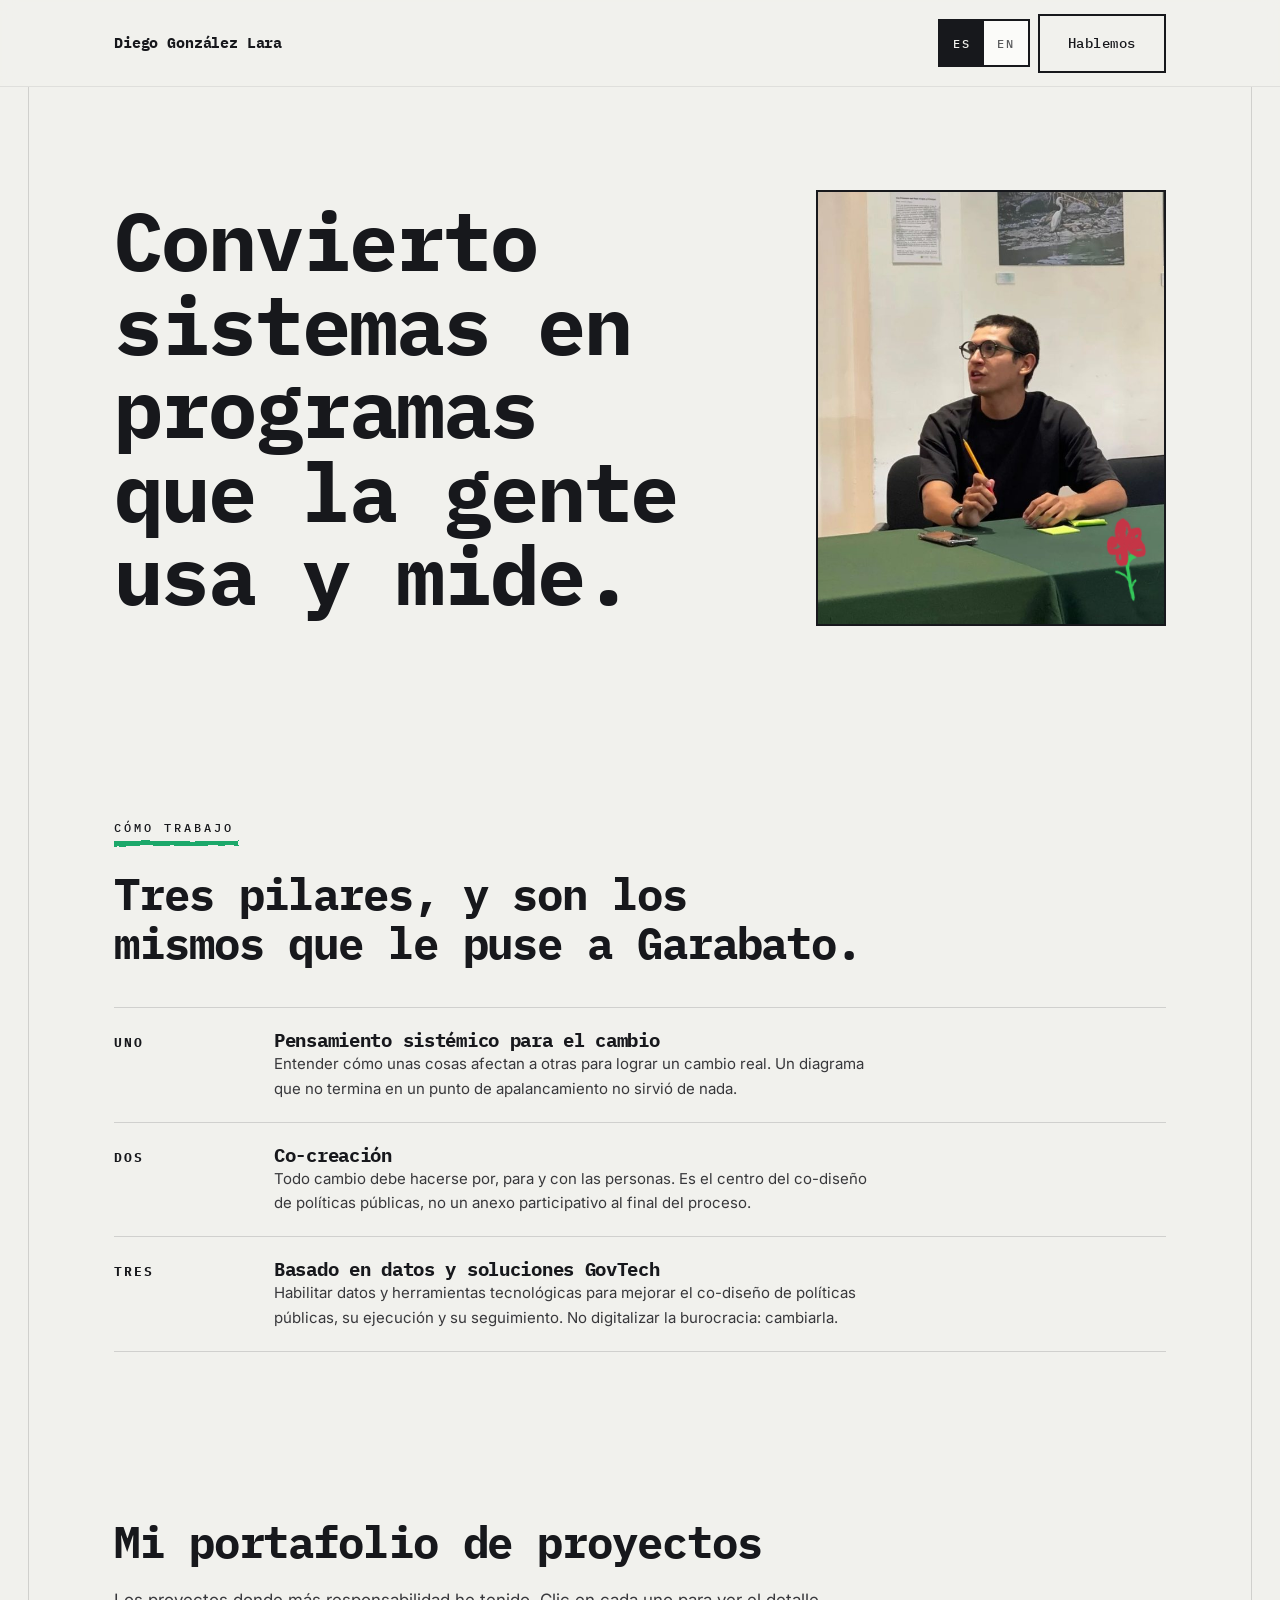
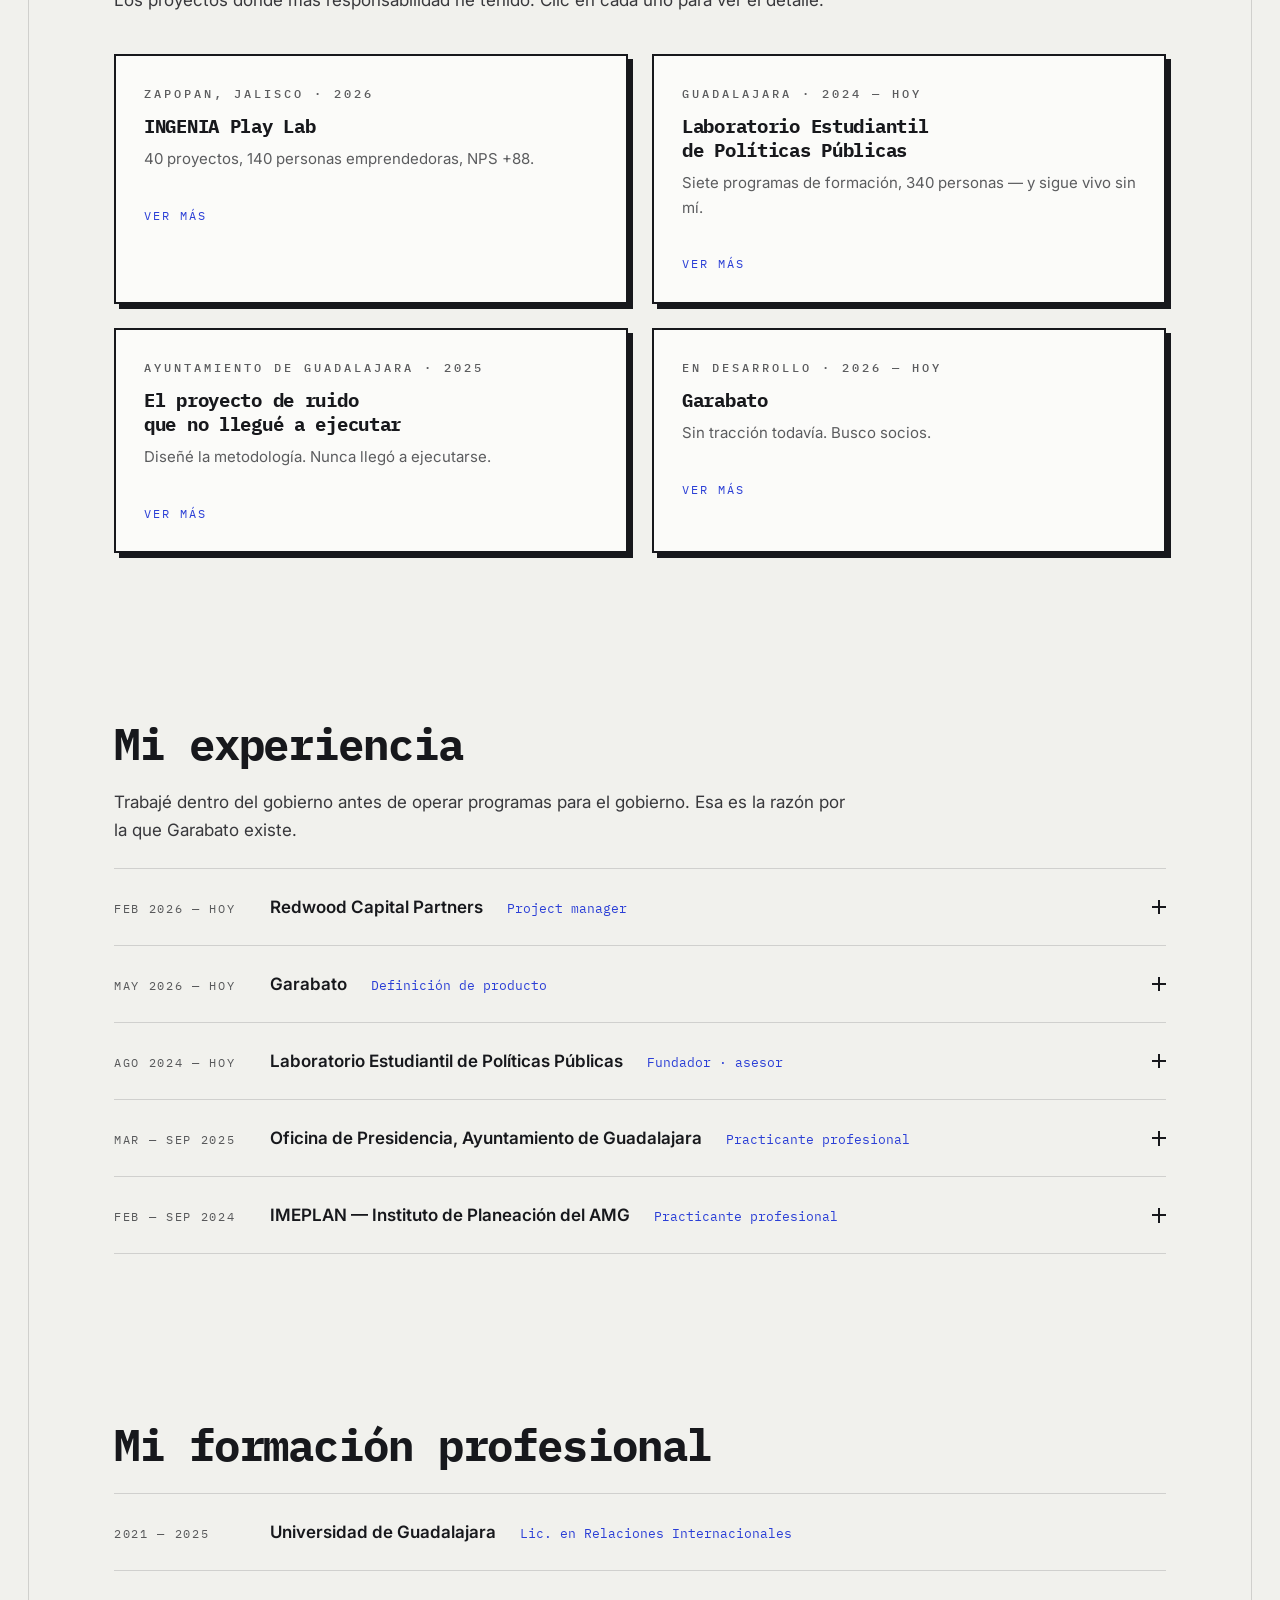
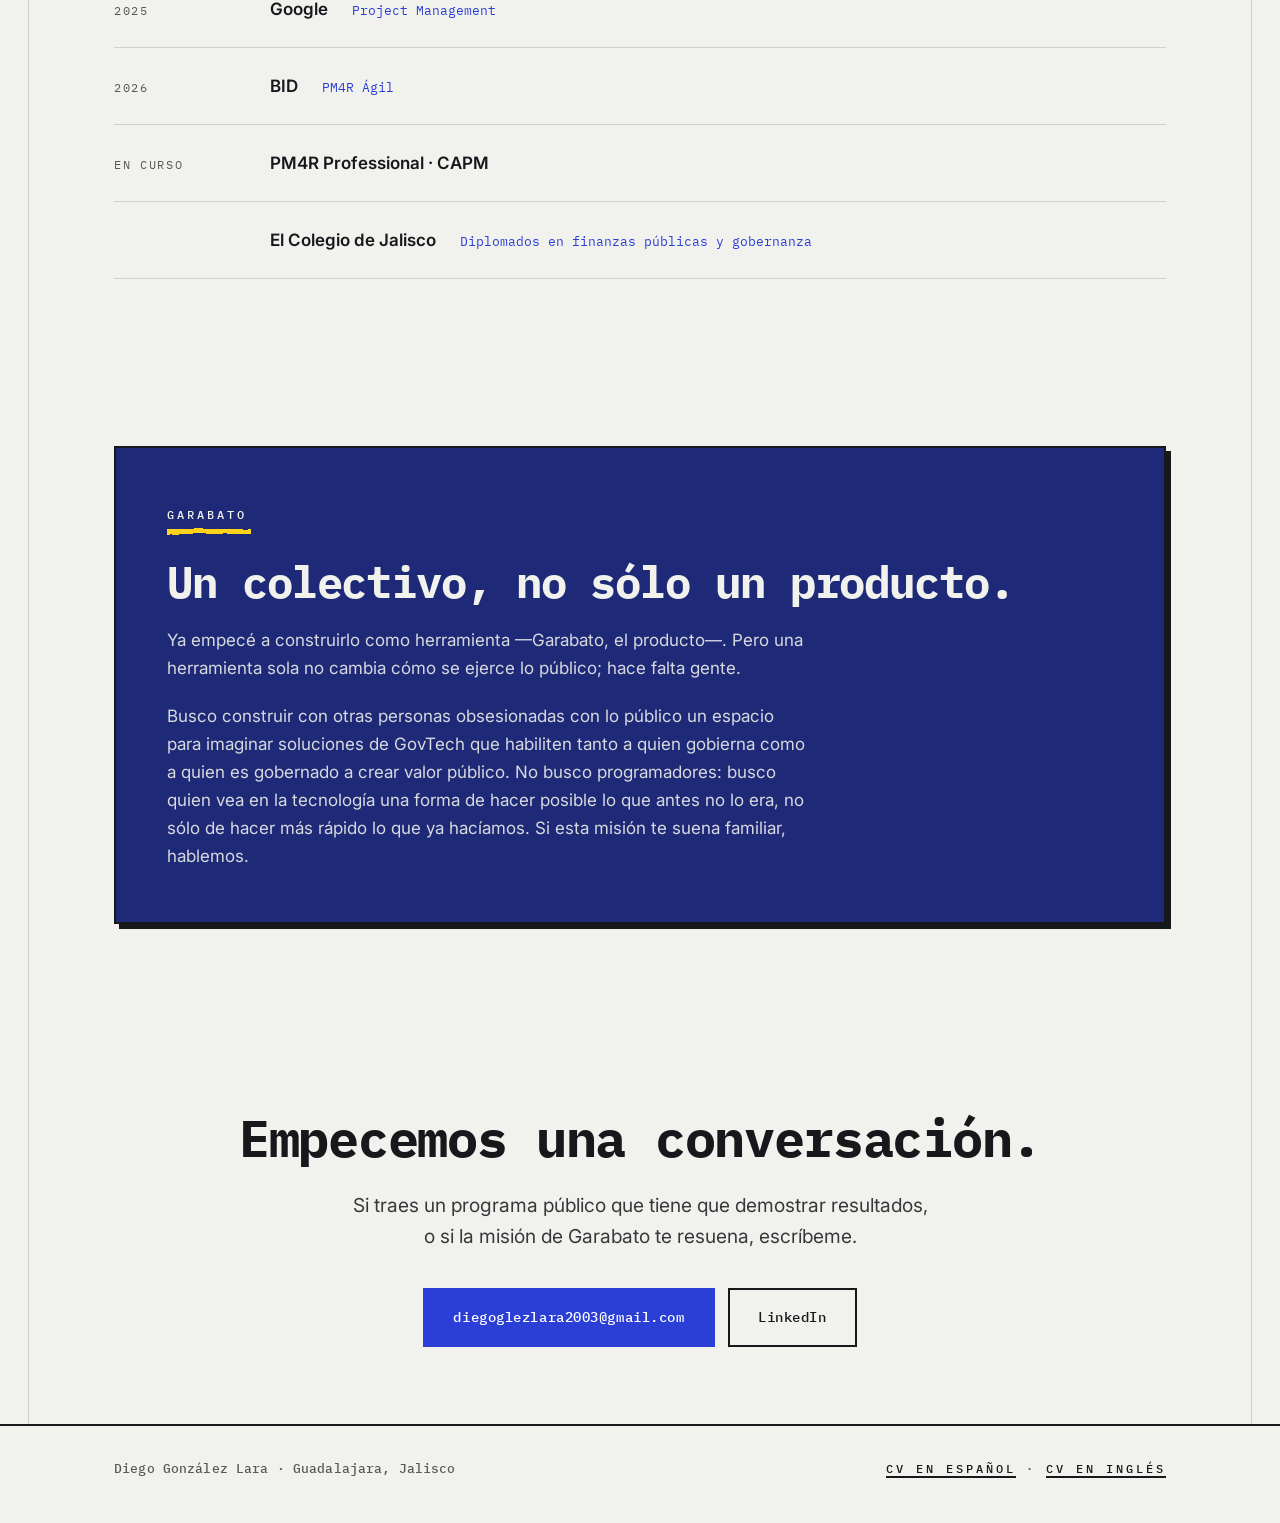
==== commit 03506028: "Rediseño del hero, portafolio compacto con modales, y CTA de Garabato Cuatro cambios encadenados, to" ====
--- a/index.html
+++ b/index.html
@@ -74,21 +74,11 @@
             <div>
               <h1
                 class="posicion"
-                data-es="Diseño la capa de evidencia de los programas públicos."
-                data-en="I design the evidence layer of public programs."
-              >
-                Diseño la capa de evidencia de los programas públicos.
+                data-es="Convierto sistemas en programas que la gente usa y mide."
+                data-en="I turn systems into programs people use and measure."
+              >
+                Convierto sistemas en programas que la gente usa y mide.
               </h1>
-              <p
-                class="guia"
-                data-es="Project manager en INGENIA Play Lab —la primera incubadora pública y gratuita de videojuegos de México— y responsable de medición y seguimiento en otros programas de incubación con gobiernos de Jalisco. Construyo los sistemas que permiten saber si un programa funcionó, y decir con claridad qué todavía no."
-                data-en="Project manager at INGENIA Play Lab —Mexico's first free public videogame incubator— and responsible for measurement and monitoring across other government-run incubation programs in Jalisco. I build the systems that show whether a program worked, and say plainly what still doesn't."
-              >
-                Project manager en INGENIA Play Lab —la primera incubadora pública y gratuita de
-                videojuegos de México— y responsable de medición y seguimiento en otros programas de
-                incubación con gobiernos de Jalisco. Construyo los sistemas que permiten saber si un
-                programa funcionó, y decir con claridad qué todavía no.
-              </p>
             </div>
 
             <figure class="retrato" style="margin: 0">
@@ -115,193 +105,6 @@
           </div>
         </section>
 
-        <!-- ============ LOS DOS CARRILES ============ -->
-        <section aria-labelledby="t-carriles">
-          <div class="envoltura">
-            <span
-              class="kicker"
-              style="--kicker-color: var(--rojo)"
-              data-es="Dos pruebas"
-              data-en="Two proofs"
-              >Dos pruebas</span
-            >
-            <h2
-              id="t-carriles"
-              data-es="Los corro. Y construyo las herramientas para que otros puedan."
-              data-en="I run them. And I build the tools so others can."
-            >
-              Los corro. Y construyo las herramientas para que otros puedan.
-            </h2>
-
-            <div class="carriles" style="margin-top: clamp(2.5rem, 5vw, 3.5rem)">
-              <div>
-                <span
-                  class="carril-tag"
-                  style="--carril-color: var(--tinta)"
-                  data-es="Carril uno · Programas"
-                  data-en="Track one · Programs"
-                  >Carril uno · Programas</span
-                >
-                <h3
-                  data-es="Correr programas públicos de innovación y medirlos de verdad"
-                  data-en="Running public innovation programs and actually measuring them"
-                >
-                  Correr programas públicos de innovación y medirlos de verdad
-                </h3>
-                <ul class="hechos" style="margin-top: 1.25rem">
-                  <li
-                    data-es="Metodología de evaluación, KPIs y control de calidad de mentorías en INGENIA Play Lab."
-                    data-en="Evaluation methodology, KPIs and mentorship quality control at INGENIA Play Lab."
-                  >
-                    Metodología de evaluación, KPIs y control de calidad de mentorías en INGENIA Play
-                    Lab.
-                  </li>
-                  <li
-                    data-es="Siete programas de formación diseñados y entregados en el Laboratorio Estudiantil de Políticas Públicas: 62 sesiones, 187 horas, 340 personas."
-                    data-en="Seven training programs designed and delivered at the Student Public Policy Lab: 62 sessions, 187 hours, 340 people."
-                  >
-                    Siete programas de formación diseñados y entregados en el Laboratorio Estudiantil
-                    de Políticas Públicas: 62 sesiones, 187 horas, 340 personas.
-                  </li>
-                  <li
-                    data-es="Más de 300 pitch decks evaluados y una metodología multifase para filtrar, calificar y hacer avanzar proyectos."
-                    data-en="Over 300 pitch decks evaluated, plus a multi-phase methodology to screen, score and advance projects."
-                  >
-                    Más de 300 pitch decks evaluados y una metodología multifase para filtrar,
-                    calificar y hacer avanzar proyectos.
-                  </li>
-                </ul>
-              </div>
-
-              <div>
-                <span
-                  class="carril-tag"
-                  style="--carril-color: var(--azul)"
-                  data-es="Carril dos · Herramientas"
-                  data-en="Track two · Tools"
-                  >Carril dos · Herramientas</span
-                >
-                <h3
-                  data-es="Construir los instrumentos, no sólo entregar el reporte"
-                  data-en="Building the instruments, not just filing the report"
-                >
-                  Construir los instrumentos, no sólo entregar el reporte
-                </h3>
-                <ul class="hechos" style="margin-top: 1.25rem">
-                  <li
-                    data-es="Garabato: una herramienta de gestión pensada para el ciclo de los programas públicos, construida alrededor de la matriz de indicadores y la teoría de cambio."
-                    data-en="Garabato: a work-management tool built for the public program cycle, designed around indicator matrices and theory of change."
-                  >
-                    Garabato: una herramienta de gestión pensada para el ciclo de los programas
-                    públicos, construida alrededor de la matriz de indicadores y la teoría de cambio.
-                  </li>
-                  <li
-                    data-es="Rediseño con DMAIC del proceso de minutas de mentoría: de más de diez horas semanales a treinta minutos."
-                    data-en="A DMAIC redesign of the mentorship minutes process: from more than ten hours a week to thirty minutes."
-                  >
-                    Rediseño con DMAIC del proceso de minutas de mentoría: de más de diez horas
-                    semanales a treinta minutos.
-                  </li>
-                  <li
-                    data-es="Mantenimiento del sistema de monitoreo del Plan de Acción Climática Metropolitano: 32 matrices de indicadores en nueve municipios."
-                    data-en="Maintaining the monitoring system for the Metropolitan Climate Action Plan: 32 indicator matrices across nine municipalities."
-                  >
-                    Mantenimiento del sistema de monitoreo del Plan de Acción Climática
-                    Metropolitano: 32 matrices de indicadores en nueve municipios.
-                  </li>
-                </ul>
-              </div>
-            </div>
-          </div>
-        </section>
-
-        <!-- ============ INGENIA ============ -->
-        <section aria-labelledby="t-ingenia">
-          <div class="envoltura">
-
-            <div class="marco marco--alto">
-              <img
-                class="asoma"
-                src="assets/flecha.png"
-                width="600"
-                height="424"
-                alt=""
-                aria-hidden="true"
-                loading="lazy"
-                style="width: 190px; right: -46px; top: -34px; transform: rotate(24deg)"
-              />
-
-              <p class="etiqueta" data-es="Zapopan, Jalisco · 2026" data-en="Zapopan, Jalisco · 2026">
-                Zapopan, Jalisco · 2026
-              </p>
-              <h2 id="t-ingenia" style="margin-top: 0.9rem">INGENIA Play Lab</h2>
-              <p style="margin-top: 1.25rem"
-                data-es="La primera incubadora pública, gratuita y especializada en videojuegos del país. Su objetivo es posicionar a Zapopan como hub de desarrollo de videojuegos en América Latina, atendiendo algo que el ecosistema no tenía: un acompañamiento cercano y estructurado para estudios emergentes."
-                data-en="Mexico's first free, public, videogame-specialized incubator. Its objective is to position Zapopan as Latin America's videogame development hub, addressing something the ecosystem lacked: close, structured support for emerging studios."
-              >
-                La primera incubadora pública, gratuita y especializada en videojuegos del país. Su
-                objetivo es posicionar a Zapopan como hub de desarrollo de videojuegos en América
-                Latina, atendiendo algo que el ecosistema no tenía: un acompañamiento cercano y
-                estructurado para estudios emergentes.
-              </p>
-
-              <dl class="tira-datos" style="margin-top: 2.25rem">
-                <div>
-                  <dt>40</dt>
-                  <dd data-es="Proyectos seleccionados" data-en="Selected projects">
-                    Proyectos seleccionados
-                  </dd>
-                </div>
-                <div>
-                  <dt>140</dt>
-                  <dd data-es="Personas emprendedoras" data-en="Entrepreneurs">
-                    Personas emprendedoras
-                  </dd>
-                </div>
-                <div>
-                  <dt>1,030</dt>
-                  <dd data-es="Horas de mentoría 1:1" data-en="Hours of 1:1 mentorship">
-                    Horas de mentoría 1:1
-                  </dd>
-                </div>
-                <div>
-                  <dt>+88</dt>
-                  <dd data-es="NPS del programa" data-en="Program NPS">NPS del programa</dd>
-                </div>
-              </dl>
-
-              <hr
-                style="
-                  margin: 2.25rem 0;
-                  border: 0;
-                  border-top: 1px solid var(--tinta-15);
-                "
-              />
-
-              <p class="etiqueta" data-es="Qué es mío" data-en="What is mine">Qué es mío</p>
-              <p style="margin-top: 0.9rem"
-                data-es="Me incorporé con el programa ya diseñado y contratado, cerrando la convocatoria. No lo dirijo. Lo que sí es mío: la revisión metodológica de cada etapa, la definición de evaluación y KPIs, la gestión de actores, el control de calidad del trabajo de las personas mentoras, y la operación de cada taller y cada sesión."
-                data-en="I joined with the program already designed and contracted, closing the open call. I do not lead it. What is mine: the methodological review of every stage, the definition of evaluation and KPIs, stakeholder management, quality control over the mentors' work, and operating every workshop and session."
-              >
-                Me incorporé con el programa ya diseñado y contratado, cerrando la convocatoria. No lo
-                dirijo. Lo que sí es mío: la revisión metodológica de cada etapa, la definición de
-                evaluación y KPIs, la gestión de actores, el control de calidad del trabajo de las
-                personas mentoras, y la operación de cada taller y cada sesión.
-              </p>
-            </div>
-
-            <p
-              style="margin-top: 2rem; font-size: 0.9375rem"
-              data-es="Además doy soporte de medición, seguimiento y mejora de procesos a los otros programas de incubación y aceleración del portafolio de Redwood Capital Partners. No formo parte de esos equipos."
-              data-en="I also provide measurement, monitoring and process-improvement support to the other incubation and acceleration programs in Redwood Capital Partners' portfolio. I am not part of those teams."
-            >
-              Además doy soporte de medición, seguimiento y mejora de procesos a los otros programas
-              de incubación y aceleración del portafolio de Redwood Capital Partners. No formo parte
-              de esos equipos.
-            </p>
-          </div>
-        </section>
-
         <!-- ============ PILARES ============ -->
         <section aria-labelledby="t-pilares">
           <div class="envoltura">
@@ -374,87 +177,294 @@
           </div>
         </section>
 
-        <!-- ============ CASOS ============ -->
-        <section aria-labelledby="t-casos">
+        <!-- ============ PORTAFOLIO DE PROYECTOS ============ -->
+        <section aria-labelledby="t-portafolio">
           <div class="envoltura">
             <h2
-              id="t-casos"
-              data-es="Lo que pasó cuando me tocó resolverlo."
-              data-en="What happened when it was mine to solve."
+              id="t-portafolio"
+              data-es="Mi portafolio de proyectos"
+              data-en="My project portfolio"
             >
-              Lo que pasó cuando me tocó resolverlo.
+              Mi portafolio de proyectos
             </h2>
-
-            <div class="casos" style="margin-top: 2.5rem">
-              <a class="caso" href="caso-minutas.html">
-                <p class="etiqueta" data-es="Rediseño de proceso" data-en="Process redesign">
-                  Rediseño de proceso
+            <p
+              style="margin-top: 1.25rem"
+              data-es="Los proyectos donde más responsabilidad he tenido. Clic en cada uno para ver el detalle."
+              data-en="The projects where I've carried the most responsibility. Click each one for the detail."
+            >
+              Los proyectos donde más responsabilidad he tenido. Clic en cada uno para ver el detalle.
+            </p>
+
+            <div class="portafolio" style="margin-top: 2.5rem">
+              <button class="ficha-card" type="button" data-modal="modal-ingenia">
+                <p class="etiqueta" data-es="Zapopan, Jalisco · 2026" data-en="Zapopan, Jalisco · 2026">
+                  Zapopan, Jalisco · 2026
+                </p>
+                <h3>INGENIA Play Lab</h3>
+                <p
+                  class="ficha-teaser"
+                  data-es="40 proyectos, 140 personas emprendedoras, NPS +88."
+                  data-en="40 projects, 140 entrepreneurs, +88 NPS."
+                >
+                  40 proyectos, 140 personas emprendedoras, NPS +88.
+                </p>
+                <span class="ir" data-es="Ver más" data-en="See more">Ver más</span>
+              </button>
+
+              <button class="ficha-card" type="button" data-modal="modal-lepp">
+                <p class="etiqueta" data-es="Guadalajara · 2024 — hoy" data-en="Guadalajara · 2024 — now">
+                  Guadalajara · 2024 — hoy
                 </p>
                 <h3
-                  data-es="De cientos de PDFs a un sistema de datos"
-                  data-en="From hundreds of PDFs to a data system"
-                >
-                  De cientos de PDFs a un sistema de datos
+                  data-es="Laboratorio Estudiantil de Políticas Públicas"
+                  data-en="Student Public Policy Lab"
+                >
+                  Laboratorio Estudiantil de Políticas Públicas
                 </h3>
                 <p
-                  data-es="La solución no era una herramienta de IA. Era un formulario."
-                  data-en="The fix wasn't an AI tool. It was a form."
-                >
-                  La solución no era una herramienta de IA. Era un formulario.
-                </p>
-                <span class="ir" data-es="Leer el caso" data-en="Read the case">Leer el caso</span>
-              </a>
-
-              <a class="caso" href="caso-lepp.html">
-                <p class="etiqueta" data-es="Construir desde cero" data-en="Building from zero">
-                  Construir desde cero
+                  class="ficha-teaser"
+                  data-es="Siete programas de formación, 340 personas — y sigue vivo sin mí."
+                  data-en="Seven training programs, 340 people — and it runs without me."
+                >
+                  Siete programas de formación, 340 personas — y sigue vivo sin mí.
+                </p>
+                <span class="ir" data-es="Ver más" data-en="See more">Ver más</span>
+              </button>
+
+              <button class="ficha-card" type="button" data-modal="modal-ruido">
+                <p class="etiqueta" data-es="Ayuntamiento de Guadalajara · 2025" data-en="Guadalajara City Hall · 2025">
+                  Ayuntamiento de Guadalajara · 2025
                 </p>
                 <h3
-                  data-es="El laboratorio que fundé porque no existía"
-                  data-en="The lab I founded because it didn't exist"
-                >
-                  El laboratorio que fundé porque no existía
+                  data-es="El proyecto de ruido que no llegué a ejecutar"
+                  data-en="The noise project I never got to run"
+                >
+                  El proyecto de ruido que no llegué a ejecutar
                 </h3>
                 <p
-                  data-es="340 personas formadas, y sigue vivo sin mí."
-                  data-en="340 people trained, and it runs without me."
-                >
-                  340 personas formadas, y sigue vivo sin mí.
-                </p>
-                <span class="ir" data-es="Leer el caso" data-en="Read the case">Leer el caso</span>
-              </a>
-
-              <a class="caso" href="caso-garabato.html">
-                <p class="etiqueta" data-es="La apuesta actual" data-en="The current bet">
-                  La apuesta actual
-                </p>
-                <h3
-                  data-es="Garabato, y la pared con la que sigo chocando"
-                  data-en="Garabato, and the wall I keep hitting"
-                >
-                  Garabato, y la pared con la que sigo chocando
-                </h3>
+                  class="ficha-teaser"
+                  data-es="Diseñé la metodología. Nunca llegó a ejecutarse."
+                  data-en="I designed the methodology. It never got executed."
+                >
+                  Diseñé la metodología. Nunca llegó a ejecutarse.
+                </p>
+                <span class="ir" data-es="Ver más" data-en="See more">Ver más</span>
+              </button>
+
+              <button class="ficha-card" type="button" data-modal="modal-garabato">
+                <p class="etiqueta" data-es="En desarrollo · 2026 — hoy" data-en="In development · 2026 — now">
+                  En desarrollo · 2026 — hoy
+                </p>
+                <h3>Garabato</h3>
                 <p
+                  class="ficha-teaser"
                   data-es="Sin tracción todavía. Busco socios."
                   data-en="No traction yet. Looking for partners."
                 >
                   Sin tracción todavía. Busco socios.
                 </p>
-                <span class="ir" data-es="Leer el caso" data-en="Read the case">Leer el caso</span>
-              </a>
+                <span class="ir" data-es="Ver más" data-en="See more">Ver más</span>
+              </button>
             </div>
+
+            <!-- ---- Modal: INGENIA Play Lab ---- -->
+            <dialog class="ficha-modal" id="modal-ingenia" aria-labelledby="modal-ingenia-titulo">
+              <button
+                class="ficha-modal-cerrar"
+                type="button"
+                data-es-label="Cerrar"
+                data-en-label="Close"
+                aria-label="Cerrar"
+              >
+                ×
+              </button>
+              <div class="ficha-modal-cuerpo">
+                <p class="etiqueta" data-es="Zapopan, Jalisco · 2026" data-en="Zapopan, Jalisco · 2026">
+                  Zapopan, Jalisco · 2026
+                </p>
+                <h3 id="modal-ingenia-titulo" style="margin-top: 0.9rem">INGENIA Play Lab</h3>
+                <p style="margin-top: 1.25rem"
+                  data-es="La primera incubadora pública, gratuita y especializada en videojuegos del país. Su objetivo es posicionar a Zapopan como hub de desarrollo de videojuegos en América Latina, atendiendo algo que el ecosistema no tenía: un acompañamiento cercano y estructurado para estudios emergentes."
+                  data-en="Mexico's first free, public, videogame-specialized incubator. Its objective is to position Zapopan as Latin America's videogame development hub, addressing something the ecosystem lacked: close, structured support for emerging studios."
+                >
+                  La primera incubadora pública, gratuita y especializada en videojuegos del país. Su
+                  objetivo es posicionar a Zapopan como hub de desarrollo de videojuegos en América
+                  Latina, atendiendo algo que el ecosistema no tenía: un acompañamiento cercano y
+                  estructurado para estudios emergentes.
+                </p>
+
+                <dl class="tira-datos" style="margin-top: 2.25rem">
+                  <div>
+                    <dt>40</dt>
+                    <dd data-es="Proyectos seleccionados" data-en="Selected projects">
+                      Proyectos seleccionados
+                    </dd>
+                  </div>
+                  <div>
+                    <dt>140</dt>
+                    <dd data-es="Personas emprendedoras" data-en="Entrepreneurs">
+                      Personas emprendedoras
+                    </dd>
+                  </div>
+                  <div>
+                    <dt>1,030</dt>
+                    <dd data-es="Horas de mentoría 1:1" data-en="Hours of 1:1 mentorship">
+                      Horas de mentoría 1:1
+                    </dd>
+                  </div>
+                  <div>
+                    <dt>+88</dt>
+                    <dd data-es="NPS del programa" data-en="Program NPS">NPS del programa</dd>
+                  </div>
+                </dl>
+
+                <hr style="margin: 2.25rem 0; border: 0; border-top: 1px solid var(--tinta-15)" />
+
+                <p class="etiqueta" data-es="Qué es mío" data-en="What is mine">Qué es mío</p>
+                <p style="margin-top: 0.9rem"
+                  data-es="Me incorporé con el programa ya diseñado y contratado, cerrando la convocatoria. No lo dirijo. Lo que sí es mío: la revisión metodológica de cada etapa, la definición de evaluación y KPIs, la gestión de actores, el control de calidad del trabajo de las personas mentoras, y la operación de cada taller y cada sesión."
+                  data-en="I joined with the program already designed and contracted, closing the open call. I do not lead it. What is mine: the methodological review of every stage, the definition of evaluation and KPIs, stakeholder management, quality control over the mentors' work, and operating every workshop and session."
+                >
+                  Me incorporé con el programa ya diseñado y contratado, cerrando la convocatoria. No lo
+                  dirijo. Lo que sí es mío: la revisión metodológica de cada etapa, la definición de
+                  evaluación y KPIs, la gestión de actores, el control de calidad del trabajo de las
+                  personas mentoras, y la operación de cada taller y cada sesión.
+                </p>
+              </div>
+            </dialog>
+
+            <!-- ---- Modal: Laboratorio Estudiantil de Políticas Públicas ---- -->
+            <dialog class="ficha-modal" id="modal-lepp" aria-labelledby="modal-lepp-titulo">
+              <button
+                class="ficha-modal-cerrar"
+                type="button"
+                data-es-label="Cerrar"
+                data-en-label="Close"
+                aria-label="Cerrar"
+              >
+                ×
+              </button>
+              <div class="ficha-modal-cuerpo">
+                <p class="etiqueta" data-es="Guadalajara · 2024 — hoy" data-en="Guadalajara · 2024 — now">
+                  Guadalajara · 2024 — hoy
+                </p>
+                <h3
+                  id="modal-lepp-titulo"
+                  style="margin-top: 0.9rem"
+                  data-es="Laboratorio Estudiantil de Políticas Públicas"
+                  data-en="Student Public Policy Lab"
+                >
+                  Laboratorio Estudiantil de Políticas Públicas
+                </h3>
+                <p style="margin-top: 1.25rem"
+                  data-es="Lo fundé porque no existía: no había dónde aprender a diseñar políticas públicas de verdad. Siete programas de formación, 62 sesiones, 187 horas, 340 personas — y sigue vivo sin mí."
+                  data-en="I founded it because it didn't exist: there was nowhere to learn how public policy is actually designed. Seven training programs, 62 sessions, 187 hours, 340 people — and it runs without me."
+                >
+                  Lo fundé porque no existía: no había dónde aprender a diseñar políticas públicas de
+                  verdad. Siete programas de formación, 62 sesiones, 187 horas, 340 personas — y sigue
+                  vivo sin mí.
+                </p>
+
+                <p class="etiqueta" style="margin-top: 2rem" data-es="Los 7 programas" data-en="The 7 programs">
+                  Los 7 programas
+                </p>
+                <ul class="hechos" style="margin-top: 1rem">
+                  <li data-es="1er Taller de Diseño de Políticas Públicas — 8 sesiones" data-en="1st Public Policy Design Workshop — 8 sessions">1er Taller de Diseño de Políticas Públicas — 8 sesiones</li>
+                  <li data-es="2do Taller de Diseño de Políticas Públicas — 10 sesiones" data-en="2nd Public Policy Design Workshop — 10 sessions">2do Taller de Diseño de Políticas Públicas — 10 sesiones</li>
+                  <li data-es="1er Taller de Transversalización de la Perspectiva de Género en Políticas Públicas — 8 sesiones" data-en="1st Gender Mainstreaming in Public Policy Workshop — 8 sessions">1er Taller de Transversalización de la Perspectiva de Género en Políticas Públicas — 8 sesiones</li>
+                  <li data-es="EMERGE: Incubadora de Emprendimiento Social — 13 sesiones" data-en="EMERGE: Social Entrepreneurship Incubator — 13 sessions">EMERGE: Incubadora de Emprendimiento Social — 13 sesiones</li>
+                  <li data-es="Taller de Sistemas de Cuidados — 6 sesiones" data-en="Care Systems Workshop — 6 sessions">Taller de Sistemas de Cuidados — 6 sesiones</li>
+                  <li data-es="2do Taller de Transversalización de la Perspectiva de Género en Políticas Públicas — 8 sesiones" data-en="2nd Gender Mainstreaming in Public Policy Workshop — 8 sessions">2do Taller de Transversalización de la Perspectiva de Género en Políticas Públicas — 8 sesiones</li>
+                  <li data-es="VIVO LAB: Laboratorio Juvenil para el Hábitat — 9 sesiones" data-en="VIVO LAB: Youth Habitat Lab — 9 sessions">VIVO LAB: Laboratorio Juvenil para el Hábitat — 9 sesiones</li>
+                </ul>
+
+                <a class="ir" href="caso-lepp.html" data-es="Leer el caso completo" data-en="Read the full case">
+                  Leer el caso completo
+                </a>
+              </div>
+            </dialog>
+
+            <!-- ---- Modal: el caso del ruido ---- -->
+            <dialog class="ficha-modal" id="modal-ruido" aria-labelledby="modal-ruido-titulo">
+              <button
+                class="ficha-modal-cerrar"
+                type="button"
+                data-es-label="Cerrar"
+                data-en-label="Close"
+                aria-label="Cerrar"
+              >
+                ×
+              </button>
+              <div class="ficha-modal-cuerpo">
+                <p class="etiqueta" data-es="Ayuntamiento de Guadalajara · 2025" data-en="Guadalajara City Hall · 2025">
+                  Ayuntamiento de Guadalajara · 2025
+                </p>
+                <h3
+                  id="modal-ruido-titulo"
+                  style="margin-top: 0.9rem"
+                  data-es="El proyecto de ruido que no llegué a ejecutar"
+                  data-en="The noise project I never got to run"
+                >
+                  El proyecto de ruido que no llegué a ejecutar
+                </h3>
+                <p style="margin-top: 1.25rem"
+                  data-es="Diseñé la metodología para medir niveles de ruido, su propagación y el riesgo sobre la población, incluida la infantil. Llegué a la metodología y ahí se detuvo: no tenía el alcance técnico, y no busqué a quien sí lo tenía."
+                  data-en="I designed the methodology to measure noise levels, propagation and population risk, children included. I got as far as the methodology and it stopped there: I lacked the technical reach, and I did not go find the people who had it."
+                >
+                  Diseñé la metodología para medir niveles de ruido, su propagación y el riesgo sobre la
+                  población, incluida la infantil. Llegué a la metodología y ahí se detuvo: no tenía el
+                  alcance técnico, y no busqué a quien sí lo tenía.
+                </p>
+
+                <ul class="hechos" style="margin-top: 1.5rem">
+                  <li data-es="Fuentes fijas y móviles de ruido" data-en="Fixed and mobile noise sources">Fuentes fijas y móviles de ruido</li>
+                  <li data-es="Riesgo diferenciado en población infantil" data-en="Differentiated risk to children">Riesgo diferenciado en población infantil</li>
+                  <li data-es="Metodología completa; nunca llegó a piloto" data-en="Complete methodology; never reached a pilot">Metodología completa; nunca llegó a piloto</li>
+                </ul>
+              </div>
+            </dialog>
+
+            <!-- ---- Modal: Garabato ---- -->
+            <dialog class="ficha-modal" id="modal-garabato" aria-labelledby="modal-garabato-titulo">
+              <button
+                class="ficha-modal-cerrar"
+                type="button"
+                data-es-label="Cerrar"
+                data-en-label="Close"
+                aria-label="Cerrar"
+              >
+                ×
+              </button>
+              <div class="ficha-modal-cuerpo">
+                <p class="etiqueta" data-es="En desarrollo · 2026 — hoy" data-en="In development · 2026 — now">
+                  En desarrollo · 2026 — hoy
+                </p>
+                <h3 id="modal-garabato-titulo" style="margin-top: 0.9rem">Garabato</h3>
+                <p style="margin-top: 1.25rem"
+                  data-es="Herramientas de gestión para el ciclo de los programas públicos, construidas alrededor de la matriz de indicadores y la teoría de cambio. Sin tracción todavía — busco socios."
+                  data-en="Work-management tools for the public program cycle, built around indicator matrices and theory of change. No traction yet — I'm looking for partners."
+                >
+                  Herramientas de gestión para el ciclo de los programas públicos, construidas alrededor
+                  de la matriz de indicadores y la teoría de cambio. Sin tracción todavía — busco socios.
+                </p>
+
+                <a class="ir" href="caso-garabato.html" data-es="Leer el caso completo" data-en="Read the full case">
+                  Leer el caso completo
+                </a>
+              </div>
+            </dialog>
           </div>
         </section>
 
-        <!-- ============ TRAYECTORIA ============ -->
-        <section aria-labelledby="t-trayectoria">
+        <!-- ============ MI EXPERIENCIA ============ -->
+        <section aria-labelledby="t-experiencia">
           <div class="envoltura">
             <h2
-              id="t-trayectoria"
-              data-es="Los dos lados del escritorio."
-              data-en="Both sides of the desk."
+              id="t-experiencia"
+              data-es="Mi experiencia"
+              data-en="My experience"
             >
-              Los dos lados del escritorio.
+              Mi experiencia
             </h2>
             <p
               style="margin-top: 1.25rem"
@@ -465,43 +475,88 @@
               por la que Garabato existe.
             </p>
 
-            <ul class="trayectoria lista-limpia" style="margin-top: 2.5rem">
-              <li>
-                <span class="cuando" data-es="Feb 2026 — hoy" data-en="Feb 2026 — now"
-                  >Feb 2026 — hoy</span
-                >
-                <div class="que">
-                  <h3>Redwood Capital Partners</h3>
+            <div class="experiencia" style="margin-top: 1.5rem">
+              <details class="experiencia-item">
+                <summary class="experiencia-resumen">
+                  <span class="registro">
+                    <span class="registro-cuando" data-es="Feb 2026 — hoy" data-en="Feb 2026 — now"
+                      >Feb 2026 — hoy</span
+                    >
+                    <span class="registro-principal">
+                      <span class="registro-org">Redwood Capital Partners</span>
+                      <span class="registro-cargo" data-es="Project manager" data-en="Project manager"
+                        >Project manager</span
+                      >
+                    </span>
+                  </span>
+                  <span class="experiencia-chevron" aria-hidden="true"></span>
+                </summary>
+                <div class="experiencia-cuerpo">
                   <p
-                    data-es="Project manager. INGENIA Play Lab, y soporte de medición y mejora de procesos al resto del portafolio de programas de incubación y aceleración."
-                    data-en="Project manager. INGENIA Play Lab, plus measurement and process-improvement support across the rest of the incubation and acceleration portfolio."
-                  >
-                    Project manager. INGENIA Play Lab, y soporte de medición y mejora de procesos al
-                    resto del portafolio de programas de incubación y aceleración.
+                    data-es="Project manager en INGENIA Play Lab, y soporte de medición y mejora de procesos al resto del portafolio de programas de incubación y aceleración. Rediseñé con DMAIC el sistema de documentación de mentorías, sustituyendo la captura en PDF por un formulario estructurado: de más de diez horas semanales a treinta minutos."
+                    data-en="Project manager at INGENIA Play Lab, plus measurement and process-improvement support across the rest of the incubation and acceleration portfolio. I redesigned the mentorship documentation system with DMAIC, replacing PDF capture with a structured form: from more than ten hours a week to thirty minutes."
+                  >
+                    Project manager en INGENIA Play Lab, y soporte de medición y mejora de procesos al
+                    resto del portafolio de programas de incubación y aceleración. Rediseñé con DMAIC
+                    el sistema de documentación de mentorías, sustituyendo la captura en PDF por un
+                    formulario estructurado: de más de diez horas semanales a treinta minutos.
                   </p>
                 </div>
-              </li>
-              <li>
-                <span class="cuando" data-es="May 2026 — hoy" data-en="May 2026 — now"
-                  >May 2026 — hoy</span
-                >
-                <div class="que">
-                  <h3>Garabato</h3>
+              </details>
+
+              <details class="experiencia-item">
+                <summary class="experiencia-resumen">
+                  <span class="registro">
+                    <span class="registro-cuando" data-es="May 2026 — hoy" data-en="May 2026 — now"
+                      >May 2026 — hoy</span
+                    >
+                    <span class="registro-principal">
+                      <span class="registro-org">Garabato</span>
+                      <span
+                        class="registro-cargo"
+                        data-es="Definición de producto"
+                        data-en="Product definition"
+                        >Definición de producto</span
+                      >
+                    </span>
+                  </span>
+                  <span class="experiencia-chevron" aria-hidden="true"></span>
+                </summary>
+                <div class="experiencia-cuerpo">
                   <p
-                    data-es="Definición de producto. Una herramienta de gestión para el ciclo de los programas públicos. En desarrollo."
-                    data-en="Product definition. A work-management tool for the public program cycle. In development."
-                  >
-                    Definición de producto. Una herramienta de gestión para el ciclo de los programas
+                    data-es="Definición de producto de una herramienta de gestión para el ciclo de los programas públicos. En desarrollo."
+                    data-en="Product definition for a work-management tool for the public program cycle. In development."
+                  >
+                    Definición de producto de una herramienta de gestión para el ciclo de los programas
                     públicos. En desarrollo.
                   </p>
                 </div>
-              </li>
-              <li>
-                <span class="cuando" data-es="Ago 2024 — hoy" data-en="Aug 2024 — now"
-                  >Ago 2024 — hoy</span
-                >
-                <div class="que">
-                  <h3>Laboratorio Estudiantil de Políticas Públicas</h3>
+              </details>
+
+              <details class="experiencia-item">
+                <summary class="experiencia-resumen">
+                  <span class="registro">
+                    <span class="registro-cuando" data-es="Ago 2024 — hoy" data-en="Aug 2024 — now"
+                      >Ago 2024 — hoy</span
+                    >
+                    <span class="registro-principal">
+                      <span
+                        class="registro-org"
+                        data-es="Laboratorio Estudiantil de Políticas Públicas"
+                        data-en="Student Public Policy Lab"
+                        >Laboratorio Estudiantil de Políticas Públicas</span
+                      >
+                      <span
+                        class="registro-cargo"
+                        data-es="Fundador · asesor"
+                        data-en="Founder · advisor"
+                        >Fundador · asesor</span
+                      >
+                    </span>
+                  </span>
+                  <span class="experiencia-chevron" aria-hidden="true"></span>
+                </summary>
+                <div class="experiencia-cuerpo">
                   <p
                     data-es="Fundador y coordinador general hasta junio de 2026; hoy asesor. Siete programas de formación y la incubadora EMERGE."
                     data-en="Founder and general coordinator until June 2026; advisor since. Seven training programs and the EMERGE incubator."
@@ -510,177 +565,208 @@
                     formación y la incubadora EMERGE.
                   </p>
                 </div>
-              </li>
-              <li>
-                <span class="cuando" data-es="Mar — Sep 2025" data-en="Mar — Sep 2025"
-                  >Mar — Sep 2025</span
-                >
-                <div class="que">
-                  <h3
-                    data-es="Oficina de Presidencia, Ayuntamiento de Guadalajara"
-                    data-en="Executive Office of the Guadalajara Mayor"
-                  >
-                    Oficina de Presidencia, Ayuntamiento de Guadalajara
-                  </h3>
+              </details>
+
+              <details class="experiencia-item">
+                <summary class="experiencia-resumen">
+                  <span class="registro">
+                    <span class="registro-cuando" data-es="Mar — Sep 2025" data-en="Mar — Sep 2025"
+                      >Mar — Sep 2025</span
+                    >
+                    <span class="registro-principal">
+                      <span
+                        class="registro-org"
+                        data-es="Oficina de Presidencia, Ayuntamiento de Guadalajara"
+                        data-en="Executive Office of the Guadalajara Mayor"
+                        >Oficina de Presidencia, Ayuntamiento de Guadalajara</span
+                      >
+                      <span
+                        class="registro-cargo"
+                        data-es="Practicante profesional"
+                        data-en="Professional intern"
+                        >Practicante profesional</span
+                      >
+                    </span>
+                  </span>
+                  <span class="experiencia-chevron" aria-hidden="true"></span>
+                </summary>
+                <div class="experiencia-cuerpo">
                   <p
-                    data-es="Practicante profesional. Diseñé la metodología para medir niveles de ruido, su propagación y la población afectada. Nunca llegó a ejecutarse."
-                    data-en="Professional intern. I designed the methodology to measure noise levels, propagation and affected population. It never reached execution."
-                  >
-                    Practicante profesional. Diseñé la metodología para medir niveles de ruido, su
-                    propagación y la población afectada. Nunca llegó a ejecutarse.
+                    data-es="Diseñé la metodología para medir niveles de ruido, su propagación y la población afectada. Nunca llegó a ejecutarse."
+                    data-en="I designed the methodology to measure noise levels, propagation and affected population. It never reached execution."
+                  >
+                    Diseñé la metodología para medir niveles de ruido, su propagación y la población
+                    afectada. Nunca llegó a ejecutarse.
                   </p>
                 </div>
-              </li>
-              <li>
-                <span class="cuando" data-es="Feb — Sep 2024" data-en="Feb — Sep 2024"
-                  >Feb — Sep 2024</span
-                >
-                <div class="que">
-                  <h3
-                    data-es="IMEPLAN — Instituto de Planeación del AMG"
-                    data-en="IMEPLAN — Guadalajara Metropolitan Planning Institute"
-                  >
-                    IMEPLAN — Instituto de Planeación del AMG
-                  </h3>
+              </details>
+
+              <details class="experiencia-item">
+                <summary class="experiencia-resumen">
+                  <span class="registro">
+                    <span class="registro-cuando" data-es="Feb — Sep 2024" data-en="Feb — Sep 2024"
+                      >Feb — Sep 2024</span
+                    >
+                    <span class="registro-principal">
+                      <span
+                        class="registro-org"
+                        data-es="IMEPLAN — Instituto de Planeación del AMG"
+                        data-en="IMEPLAN — Guadalajara Metropolitan Planning Institute"
+                        >IMEPLAN — Instituto de Planeación del AMG</span
+                      >
+                      <span
+                        class="registro-cargo"
+                        data-es="Practicante profesional"
+                        data-en="Professional intern"
+                        >Practicante profesional</span
+                      >
+                    </span>
+                  </span>
+                  <span class="experiencia-chevron" aria-hidden="true"></span>
+                </summary>
+                <div class="experiencia-cuerpo">
                   <p
-                    data-es="Practicante profesional. Mantenimiento del SIMER, el sistema de monitoreo del Plan de Acción Climática Metropolitano: 32 matrices de indicadores en Excel, nueve municipios, dos dependencias estatales y una organización civil."
-                    data-en="Professional intern. Maintaining SIMER, the monitoring system for the Metropolitan Climate Action Plan: 32 indicator matrices in Excel, nine municipalities, two state agencies and an NGO."
-                  >
-                    Practicante profesional. Mantenimiento del SIMER, el sistema de monitoreo del Plan
-                    de Acción Climática Metropolitano: 32 matrices de indicadores en Excel, nueve
-                    municipios, dos dependencias estatales y una organización civil.
+                    data-es="Mantenimiento del SIMER, el sistema de monitoreo del Plan de Acción Climática Metropolitano: 32 matrices de indicadores en Excel, nueve municipios, dos dependencias estatales y una organización civil."
+                    data-en="Maintaining SIMER, the monitoring system for the Metropolitan Climate Action Plan: 32 indicator matrices in Excel, nine municipalities, two state agencies and an NGO."
+                  >
+                    Mantenimiento del SIMER, el sistema de monitoreo del Plan de Acción Climática
+                    Metropolitano: 32 matrices de indicadores en Excel, nueve municipios, dos
+                    dependencias estatales y una organización civil.
                   </p>
                 </div>
+              </details>
+            </div>
+          </div>
+        </section>
+
+        <!-- ============ MI FORMACIÓN PROFESIONAL ============ -->
+        <section aria-labelledby="t-formacion">
+          <div class="envoltura">
+            <h2
+              id="t-formacion"
+              data-es="Mi formación profesional"
+              data-en="My education"
+            >
+              Mi formación profesional
+            </h2>
+
+            <ul class="formacion lista-limpia" style="margin-top: 1.5rem">
+              <li class="registro">
+                <span class="registro-cuando">2021 — 2025</span>
+                <span class="registro-principal">
+                  <span class="registro-org">Universidad de Guadalajara</span>
+                  <span
+                    class="registro-cargo"
+                    data-es="Lic. en Relaciones Internacionales"
+                    data-en="B.A. International Relations"
+                    >Lic. en Relaciones Internacionales</span
+                  >
+                </span>
+              </li>
+              <li class="registro">
+                <span class="registro-cuando">2025</span>
+                <span class="registro-principal">
+                  <span class="registro-org">Google</span>
+                  <span
+                    class="registro-cargo"
+                    data-es="Project Management"
+                    data-en="Project Management"
+                    >Project Management</span
+                  >
+                </span>
+              </li>
+              <li class="registro">
+                <span class="registro-cuando">2026</span>
+                <span class="registro-principal">
+                  <span class="registro-org">BID</span>
+                  <span class="registro-cargo" data-es="PM4R Ágil" data-en="PM4R Agile"
+                    >PM4R Ágil</span
+                  >
+                </span>
+              </li>
+              <li class="registro">
+                <span class="registro-cuando" data-es="En curso" data-en="In progress"
+                  >En curso</span
+                >
+                <span class="registro-principal">
+                  <span class="registro-org">PM4R Professional · CAPM</span>
+                </span>
+              </li>
+              <li class="registro">
+                <span class="registro-cuando"></span>
+                <span class="registro-principal">
+                  <span class="registro-org">El Colegio de Jalisco</span>
+                  <span
+                    class="registro-cargo"
+                    data-es="Diplomados en finanzas públicas y gobernanza"
+                    data-en="Diplomas in public finance and governance"
+                    >Diplomados en finanzas públicas y gobernanza</span
+                  >
+                </span>
               </li>
             </ul>
-
-            <p
-              class="mano"
-              style="margin-top: 2.5rem"
-              data-es="Licenciado en Relaciones Internacionales por la UdeG. Google PM y PM4R Ágil del BID."
-              data-en="B.A. International Relations, UdeG. Google PM and IDB's PM4R Agile."
-            >
-              Licenciado en Relaciones Internacionales por la UdeG. Google PM y PM4R Ágil del BID.
-            </p>
           </div>
         </section>
 
-        <!-- ============ LO QUE SIGUE SIN RESOLVER ============ -->
-        <section aria-labelledby="t-huecos">
+        <!-- ============ GARABATO: EL COLECTIVO ============ -->
+        <section aria-labelledby="t-colectivo">
           <div class="envoltura">
             <div class="sin-resolver">
               <span
                 class="kicker"
                 style="--kicker-color: var(--amarillo)"
-                data-es="Honestidad"
-                data-en="Honesty"
-                >Honestidad</span
+                data-es="Garabato"
+                data-en="Garabato"
+                >Garabato</span
               >
               <h2
-                id="t-huecos"
-                data-es="Lo que sigue sin resolver"
-                data-en="What is still unsolved"
-              >
-                Lo que sigue sin resolver
+                id="t-colectivo"
+                data-es="Un colectivo, no sólo un producto."
+                data-en="A collective, not just a product."
+              >
+                Un colectivo, no sólo un producto.
               </h2>
               <p
                 style="margin-top: 1.25rem; max-width: 58ch"
-                data-es="Escribí en el toolkit de Garabato que la herramienta revela huecos, no los rellena. Aplica también aquí. Estas tres cosas están abiertas."
-                data-en="I wrote into Garabato's toolkit that the tool reveals gaps rather than filling them. That applies here too. These three are open."
-              >
-                Escribí en el toolkit de Garabato que la herramienta revela huecos, no los rellena.
-                Aplica también aquí. Estas tres cosas están abiertas.
+                data-es="Ya empecé a construirlo como herramienta —Garabato, el producto—. Pero una herramienta sola no cambia cómo se ejerce lo público; hace falta gente."
+                data-en="I already started building it as a tool — Garabato, the product. But a tool alone doesn't change how public work gets done; that takes people."
+              >
+                Ya empecé a construirlo como herramienta —Garabato, el producto—. Pero una herramienta
+                sola no cambia cómo se ejerce lo público; hace falta gente.
               </p>
-
-              <ul class="huecos lista-limpia">
-                <li>
-                  <h3
-                    data-es="El proyecto de ruido nunca se ejecutó"
-                    data-en="The noise project never ran"
-                  >
-                    El proyecto de ruido nunca se ejecutó
-                  </h3>
-                  <p
-                    data-es="Entré al Ayuntamiento con un proyecto para medir niveles de ruido, su propagación y el riesgo sobre la población, incluida la infantil. Llegué a la metodología y ahí se detuvo: no tenía el alcance técnico, y no busqué a quien sí lo tenía."
-                    data-en="I joined the Mayor's Office with a project to measure noise levels, propagation and population risk, children included. I got as far as the methodology and it stopped there: I lacked the technical reach, and I did not go find the people who had it."
-                  >
-                    Entré al Ayuntamiento con un proyecto para medir niveles de ruido, su propagación y
-                    el riesgo sobre la población, incluida la infantil. Llegué a la metodología y ahí
-                    se detuvo: no tenía el alcance técnico, y no busqué a quien sí lo tenía.
-                  </p>
-                  <span
-                    class="falta"
-                    data-es="Qué haría falta: acústicos y una institución que preste el equipo de medición."
-                    data-en="What it would take: acousticians and an institution willing to lend measurement equipment."
-                  >
-                    Qué haría falta: acústicos y una institución que preste el equipo de medición.
-                  </span>
-                </li>
-                <li>
-                  <h3
-                    data-es="El sistema de minutas todavía depende de mí"
-                    data-en="The minutes system still depends on me"
-                  >
-                    El sistema de minutas todavía depende de mí
-                  </h3>
-                  <p
-                    data-es="Funciona, pero cada programa nuevo necesita que yo lo configure. Existe el mapeo documentado del setup; falta que sea lo bastante claro para que lo ejecute alguien más. Un proceso que depende de una sola persona no está bajo control."
-                    data-en="It works, but every new program needs me to set it up. The setup is documented; what's missing is making it clear enough for someone else to run. A process that depends on one person is not under control."
-                  >
-                    Funciona, pero cada programa nuevo necesita que yo lo configure. Existe el mapeo
-                    documentado del setup; falta que sea lo bastante claro para que lo ejecute alguien
-                    más. Un proceso que depende de una sola persona no está bajo control.
-                  </p>
-                  <span
-                    class="falta"
-                    data-es="Qué haría falta: una plantilla de tablero y un checklist que operen sin mí."
-                    data-en="What it would take: a board template and a checklist that run without me."
-                  >
-                    Qué haría falta: una plantilla de tablero y un checklist que operen sin mí.
-                  </span>
-                </li>
-                <li>
-                  <h3 data-es="Garabato no tiene tracción" data-en="Garabato has no traction">
-                    Garabato no tiene tracción
-                  </h3>
-                  <p
-                    data-es="Ni pilotos, ni cartas de intención, ni clientes. Tengo la tesis, el modelo del caso y el producto en desarrollo. Lo que no tengo todavía es alguien que lo esté usando."
-                    data-en="No pilots, no letters of intent, no customers. I have the thesis, the case model and a product in development. What I don't have yet is anyone using it."
-                  >
-                    Ni pilotos, ni cartas de intención, ni clientes. Tengo la tesis, el modelo del caso
-                    y el producto en desarrollo. Lo que no tengo todavía es alguien que lo esté usando.
-                  </p>
-                  <span
-                    class="falta"
-                    data-es="Qué haría falta: socios — perfil técnico, y una institución dispuesta a pilotear."
-                    data-en="What it would take: partners — a technical profile, and an institution willing to pilot."
-                  >
-                    Qué haría falta: socios — perfil técnico, y una institución dispuesta a pilotear.
-                  </span>
-                </li>
-              </ul>
+              <p
+                style="margin-top: 1.25rem; max-width: 58ch"
+                data-es="Busco construir con otras personas obsesionadas con lo público un espacio para imaginar soluciones de GovTech que habiliten tanto a quien gobierna como a quien es gobernado a crear valor público. No busco programadores: busco quien vea en la tecnología una forma de hacer posible lo que antes no lo era, no sólo de hacer más rápido lo que ya hacíamos. Si esta misión te suena familiar, hablemos."
+                data-en="I'm looking to build, with other people obsessed with the public interest, a space to imagine GovTech solutions that enable both those who govern and those who are governed to create public value. I'm not looking for programmers: I'm looking for someone who sees in technology a way to make possible what wasn't before, not just a way to do faster what we already did. If this mission sounds familiar, let's talk."
+              >
+                Busco construir con otras personas obsesionadas con lo público un espacio para
+                imaginar soluciones de GovTech que habiliten tanto a quien gobierna como a quien es
+                gobernado a crear valor público. No busco programadores: busco quien vea en la
+                tecnología una forma de hacer posible lo que antes no lo era, no sólo de hacer más
+                rápido lo que ya hacíamos. Si esta misión te suena familiar, hablemos.
+              </p>
             </div>
           </div>
         </section>
 
-        <!-- ============ CONTACTO — donde los rieles se tocan ============ -->
-        <section class="contacto" id="contacto" data-union aria-labelledby="t-contacto">
+        <!-- ============ CONTACTO ============ -->
+        <section class="contacto" id="contacto" aria-labelledby="t-contacto">
           <div class="envoltura">
             <h2
               id="t-contacto"
-              data-es="Aquí es donde los dos carriles se juntan."
-              data-en="This is where the two tracks meet."
+              data-es="Empecemos una conversación."
+              data-en="Let's start a conversation."
             >
-              Aquí es donde los dos carriles se juntan.
+              Empecemos una conversación.
             </h2>
             <p
               class="guia"
               style="margin-top: 1.5rem"
-              data-es="Si traes un programa público que tiene que demostrar resultados, o si te interesa Garabato lo suficiente como para construirlo conmigo, escríbeme."
-              data-en="If you have a public program that has to prove results, or if Garabato interests you enough to build it with me, write to me."
+              data-es="Si traes un programa público que tiene que demostrar resultados, o si la misión de Garabato te resuena, escríbeme."
+              data-en="If you have a public program that has to prove results, or if Garabato's mission resonates with you, write to me."
             >
-              Si traes un programa público que tiene que demostrar resultados, o si te interesa
-              Garabato lo suficiente como para construirlo conmigo, escríbeme.
+              Si traes un programa público que tiene que demostrar resultados, o si la misión de
+              Garabato te resuena, escríbeme.
             </p>
 
             <div class="contacto-acciones">
--- a/assets/styles.css
+++ b/assets/styles.css
@@ -39,7 +39,6 @@
   /* Retícula y rieles */
   --medida: 68ch;
   --marco: clamp(1.25rem, 5vw, 4.5rem); /* margen exterior del contenido */
-  --riel-w: 2px;
   --paso: clamp(3.25rem, 6.5vw, 6rem); /* ritmo vertical entre secciones */
 
   /* La sombra es un sello, nunca un halo: cero blur. */
@@ -265,13 +264,14 @@
   color: var(--marino);
 }
 
-/* ---------- 4. Los rieles convergentes ----------------------------------- */
+/* ---------- 4. Los rieles ---------------------------------------------- */
 /*
-   Dos hairlines verticales recorren la página entera y se acercan conforme
-   bajas, hasta tocarse en el bloque de contacto. En escritorio el contenido
-   vive entre ellos en dos columnas; en teléfono el contenido colapsa a una
-   columna pero los rieles siguen en los márgenes y siguen convergiendo, así
-   que la metáfora sobrevive a todos los anchos.
+   Dos hairlines verticales, rectas, sin animación: marcan el margen de la
+   columna de lectura en todos los anchos. Ya no convergen ni se encienden
+   — es CSS puro, sin JS, así que funcionan incluso si el script no carga.
+   La posición replica en calc() la misma matemática que .envoltura usa
+   para centrarse (max-width 1180px + var(--marco)), para que el riel
+   quede siempre en el margen vacío y nunca sobre el contenido.
 */
 
 .rieles {
@@ -279,58 +279,24 @@
   inset: 0;
   z-index: 0;
   pointer-events: none;
-  overflow: hidden;
-}
-
-.rieles svg {
-  width: 100%;
-  height: 100%;
-  display: block;
-}
-
-.riel-linea {
-  fill: none;
-  stroke: var(--tinta);
-  stroke-width: var(--riel-w);
-  vector-effect: non-scaling-stroke;
-  opacity: 0.28;
-}
-
-/* El remate: el último tramo de cada riel, en Azul Rey. Se dibuja solo
-   cuando el contacto entra en pantalla. Es el único momento animado de la
-   página, y coincide con su única conversión. */
-.riel-remate {
-  stroke: var(--azul);
-  opacity: 0;
-  transition: opacity 0.3s ease-out, stroke-dashoffset 1.1s cubic-bezier(0.16, 1, 0.3, 1);
-}
-
-.riel-remate.encendido {
-  opacity: 1;
-}
-
-.riel-union {
-  fill: var(--azul);
-  stroke: var(--papel);
-  stroke-width: 3px;
-  opacity: 0;
-  transform-box: fill-box;
-  transform-origin: center;
-  transform: scale(0.2);
-  transition: opacity 0.35s ease-out 0.75s,
-    transform 0.5s cubic-bezier(0.16, 1, 0.3, 1) 0.75s;
-}
-
-.riel-union.encendido {
-  opacity: 1;
-  transform: scale(1);
-}
-
-@media (prefers-reduced-motion: reduce) {
-  .riel-remate,
-  .riel-union {
-    transition: none;
-  }
+}
+
+.rieles::before,
+.rieles::after {
+  content: "";
+  position: absolute;
+  top: 0;
+  bottom: 0;
+  width: 1px;
+  background: var(--tinta-15);
+}
+
+.rieles::before {
+  left: max(8px, calc((100vw - 1180px) / 2 - 22px));
+}
+
+.rieles::after {
+  right: max(8px, calc((100vw - 1180px) / 2 - 22px));
 }
 
 .pagina {
@@ -355,40 +321,6 @@
 
 section {
   padding-block: var(--paso);
-}
-
-/* Los dos carriles. En escritorio corren en paralelo. */
-.carriles {
-  display: grid;
-  gap: clamp(2.25rem, 4vw, 3.5rem);
-}
-
-@media (min-width: 62rem) {
-  .carriles {
-    grid-template-columns: 1fr 1fr;
-    gap: clamp(3rem, 5vw, 5rem);
-  }
-}
-
-/* Etiqueta de carril: en móvil es lo único que dice a qué vía pertenece un
-   bloque, así que nunca se oculta. */
-.carril-tag {
-  display: inline-flex;
-  align-items: center;
-  gap: 0.5rem;
-  font-family: var(--mono);
-  font-weight: 500;
-  font-size: 0.6875rem;
-  letter-spacing: 0.22em;
-  text-transform: uppercase;
-  color: var(--tinta-70);
-  margin-bottom: 1rem;
-}
-.carril-tag::before {
-  content: "";
-  width: 1.75rem;
-  height: 2px;
-  background: var(--carril-color, var(--tinta));
 }
 
 /* ---------- 6. Marco de tinta (todas las tarjetas) ----------------------- */
@@ -570,6 +502,10 @@
   .portada-cuerpo {
     grid-template-columns: minmax(0, 1.55fr) minmax(0, 0.85fr);
     gap: clamp(2.5rem, 5vw, 4rem);
+    /* Sin párrafo de apoyo, el h1 puede ser más corto o más alto que la
+       foto según el idioma. Centrar evita que uno de los dos quede
+       colgando en el aire cuando no coinciden en altura. */
+    align-items: center;
   }
 }
 
@@ -685,35 +621,31 @@
   background: var(--tinta);
 }
 
-/* ---------- 11. Trayectoria ----------------------------------------------- */
-
-.trayectoria {
-  list-style: none;
-  margin: 0;
-  padding: 0;
-  display: grid;
-  gap: 0;
-}
-
-.trayectoria li {
-  display: grid;
-  gap: 0.35rem 1.75rem;
-  padding-block: 1.6rem;
-  border-top: 1px solid var(--tinta-15);
-}
-
-.trayectoria li:last-child {
-  border-bottom: 1px solid var(--tinta-15);
-}
-
-@media (min-width: 48rem) {
-  .trayectoria li {
-    grid-template-columns: 11rem minmax(0, 1fr);
-    align-items: baseline;
-  }
-}
-
-.trayectoria .cuando {
+/* ---------- 11. Registro (experiencia y formación) ------------------------ */
+/*
+   Ambas listas comparten el mismo renglón: fecha a la izquierda, y el cargo
+   o el detalle siempre a la derecha del nombre. La experiencia además es
+   plegable (un <details> por puesto); la formación es estática, sin
+   interacción — es la versión "sobria" del mismo patrón.
+*/
+
+.registro {
+  display: flex;
+  flex-direction: column;
+  gap: 0.35rem;
+  width: 100%;
+  text-align: left;
+}
+
+.registro-principal {
+  display: flex;
+  flex-wrap: wrap;
+  justify-content: space-between;
+  align-items: baseline;
+  gap: 0.35rem 1.5rem;
+}
+
+.registro-cuando {
   font-family: var(--mono);
   font-size: 0.75rem;
   letter-spacing: 0.14em;
@@ -722,81 +654,269 @@
   font-variant-numeric: tabular-nums;
 }
 
-.trayectoria .que p {
-  margin: 0.4rem 0 0;
-  font-size: 1rem;
-}
-
-/* ---------- 12. Casos ------------------------------------------------------ */
-
-.casos {
+.registro-org {
+  font-weight: 600;
+  font-size: 1.0625rem;
+  color: var(--tinta);
+}
+
+.registro-cargo {
+  font-family: var(--mono);
+  font-size: 0.8125rem;
+  color: var(--azul);
+  white-space: nowrap;
+}
+
+@media (min-width: 48rem) {
+  .registro {
+    flex-direction: row;
+    align-items: baseline;
+    gap: 1.75rem;
+  }
+  .registro-cuando {
+    flex: 0 0 8rem;
+  }
+}
+
+/* Formación: la lista estática ------------------------------------------- */
+
+.formacion {
+  list-style: none;
+  margin: 0;
+  padding: 0;
+}
+
+.formacion li {
+  padding-block: 1.5rem;
+  border-top: 1px solid var(--tinta-15);
+}
+
+.formacion li:last-child {
+  border-bottom: 1px solid var(--tinta-15);
+}
+
+/* Experiencia: la lista plegable ------------------------------------------ */
+
+.experiencia-item {
+  border-top: 1px solid var(--tinta-15);
+}
+
+.experiencia-item:last-of-type {
+  border-bottom: 1px solid var(--tinta-15);
+}
+
+.experiencia-resumen {
+  display: grid;
+  grid-template-columns: 1fr auto;
+  align-items: center;
+  gap: 1rem;
+  padding-block: 1.5rem;
+  cursor: pointer;
+  list-style: none;
+}
+
+/* Oculta el triángulo nativo de <summary>; el signo +/- lo dibuja
+   .experiencia-chevron. */
+.experiencia-resumen::-webkit-details-marker {
+  display: none;
+}
+
+.experiencia-resumen:hover .registro-org {
+  color: var(--azul);
+}
+
+.experiencia-chevron {
+  position: relative;
+  width: 0.9rem;
+  height: 0.9rem;
+  flex: none;
+}
+
+.experiencia-chevron::before,
+.experiencia-chevron::after {
+  content: "";
+  position: absolute;
+  background: var(--tinta);
+}
+
+.experiencia-chevron::before {
+  left: 0;
+  right: 0;
+  top: 50%;
+  height: 2px;
+  transform: translateY(-50%);
+}
+
+.experiencia-chevron::after {
+  top: 0;
+  bottom: 0;
+  left: 50%;
+  width: 2px;
+  transform: translateX(-50%);
+  transition: opacity 0.15s ease-out, transform 0.15s ease-out;
+}
+
+/* Abierto: la barra vertical desaparece y el "+" se vuelve "-". */
+details[open] > .experiencia-resumen .experiencia-chevron::after {
+  opacity: 0;
+  transform: translateX(-50%) scaleY(0);
+}
+
+@media (prefers-reduced-motion: reduce) {
+  .experiencia-chevron::after {
+    transition: none;
+  }
+}
+
+.experiencia-cuerpo {
+  padding: 0 0 1.75rem;
+}
+
+@media (min-width: 48rem) {
+  .experiencia-cuerpo {
+    padding-left: calc(8rem + 1.75rem);
+  }
+}
+
+/* ---------- 12. Portafolio de proyectos ------------------------------------ */
+/*
+   Cada proyecto es una ficha: reutiliza el marco de tinta que antes era
+   exclusivo de INGENIA. Ahora es el tratamiento estándar de todo el
+   portafolio, INGENIA incluido — nada lleva trato especial.
+*/
+
+.portafolio {
   display: grid;
   gap: 1.5rem;
 }
 
-@media (min-width: 54rem) {
-  .casos {
-    grid-template-columns: repeat(3, 1fr);
-  }
-}
-
-.caso {
+@media (min-width: 40rem) {
+  .portafolio {
+    grid-template-columns: repeat(2, 1fr);
+  }
+}
+
+/* La tarjeta es el botón que abre el modal: compacta a propósito, todo el
+   detalle vive en el <dialog>, no en la tarjeta. */
+.ficha-card {
   display: flex;
   flex-direction: column;
-  gap: 0.85rem;
-  text-decoration: none;
+  align-items: flex-start;
+  gap: 0.6rem;
+  width: 100%;
+  text-align: left;
+  font: inherit;
   color: inherit;
   background: var(--papel-tarjeta);
   border: 2px solid var(--tinta);
   box-shadow: var(--sello);
-  padding: clamp(1.5rem, 2.5vw, 1.9rem);
+  padding: clamp(1.25rem, 2.5vw, 1.75rem);
+  cursor: pointer;
   transition: transform 0.14s ease-out, box-shadow 0.14s ease-out;
 }
 
-.caso:hover {
+.ficha-card:hover {
   transform: translate(-2px, -2px);
   box-shadow: 8px 8px 0 0 var(--tinta);
 }
 
-.caso:active {
+.ficha-card:active {
   transform: translate(1px, 1px);
   box-shadow: var(--sello-chico);
 }
 
-.caso h3 {
+.ficha-card h3 {
   color: var(--tinta);
 }
 
-.caso p {
+.ficha-teaser {
   font-size: 0.9375rem;
   margin: 0;
   color: var(--tinta-70);
 }
 
-.caso .ir {
-  margin-top: auto;
-  padding-top: 1rem;
+@media (prefers-reduced-motion: reduce) {
+  .ficha-card {
+    transition: none;
+  }
+  .ficha-card:hover {
+    transform: none;
+  }
+}
+
+/* El modal: <dialog> nativo. El navegador resuelve el centrado, el foco,
+   la tecla Esc y el fondo — sólo se le da la piel del sistema. */
+.ficha-modal {
+  width: min(94vw, 40rem);
+  max-height: min(86vh, 48rem);
+  padding: 0;
+  border: 2px solid var(--tinta);
+  box-shadow: var(--sello);
+  background: var(--papel-tarjeta);
+  color: var(--tinta);
+}
+
+.ficha-modal::backdrop {
+  background: rgba(23, 24, 28, 0.6);
+}
+
+.ficha-modal-cuerpo {
+  max-height: inherit;
+  overflow-y: auto;
+  padding: clamp(1.75rem, 4vw, 2.75rem);
+  /* Deja el hueco del botón de cierre libre en la esquina, aunque el
+     título envuelva varias líneas. */
+  padding-right: calc(clamp(1.75rem, 4vw, 2.75rem) + 2.75rem);
+}
+
+/* Hijo directo del <dialog>, fuera del cuerpo desplazable: se queda fijo
+   en la esquina sin importar cuánto se recorra el contenido. El <dialog>
+   ya es "position: fixed" por la hoja de estilos nativa del navegador
+   cuando está abierto, así que basta con posicionar contra él. */
+.ficha-modal-cerrar {
+  position: absolute;
+  top: 0.75rem;
+  right: 0.75rem;
+  display: flex;
+  align-items: center;
+  justify-content: center;
+  width: 44px;
+  height: 44px;
+  background: var(--papel-tarjeta);
+  border: 2px solid var(--tinta);
+  font-family: var(--mono);
+  font-size: 1.375rem;
+  line-height: 1;
+  color: var(--tinta);
+  cursor: pointer;
+  z-index: 1;
+}
+
+.ficha-modal-cerrar:hover {
+  background: var(--tinta);
+  color: var(--papel);
+}
+
+/* Enlace de salida de una ficha hacia su caso completo. */
+.ir {
   display: inline-flex;
   align-items: center;
   gap: 0.5rem;
+  margin-top: 1.5rem;
   font-family: var(--mono);
   font-size: 0.75rem;
   letter-spacing: 0.16em;
   text-transform: uppercase;
   color: var(--azul);
-}
-
-.caso:hover .ir {
+  text-decoration: none;
+  background: none;
+  border: 0;
+  padding: 0;
+  cursor: pointer;
+}
+
+.ir:hover {
   color: var(--marino);
-}
-
-@media (prefers-reduced-motion: reduce) {
-  .caso {
-    transition: none;
-  }
-  .caso:hover {
-    transform: none;
-  }
 }
 
 /* ---------- 13. Lo que sigue sin resolver ---------------------------------- */
@@ -827,43 +947,6 @@
 }
 
 .sin-resolver .mano {
-  color: var(--amarillo);
-}
-
-.huecos {
-  list-style: none;
-  margin: 2.25rem 0 0;
-  padding: 0;
-  display: grid;
-  gap: 0;
-}
-
-.huecos li {
-  padding-block: 1.5rem;
-  border-top: 1px solid rgba(241, 241, 237, 0.22);
-}
-
-.huecos li:last-child {
-  border-bottom: 1px solid rgba(241, 241, 237, 0.22);
-}
-
-.huecos h3 {
-  font-size: 1.0625rem;
-}
-
-.huecos p {
-  margin: 0.5rem 0 0;
-  font-size: 0.9375rem;
-}
-
-/* Qué haría falta: la línea que convierte el hueco en una pregunta abierta,
-   no en una disculpa. */
-.falta {
-  display: block;
-  margin-top: 0.75rem;
-  font-family: var(--mono);
-  font-size: 0.8125rem;
-  letter-spacing: 0.01em;
   color: var(--amarillo);
 }
 
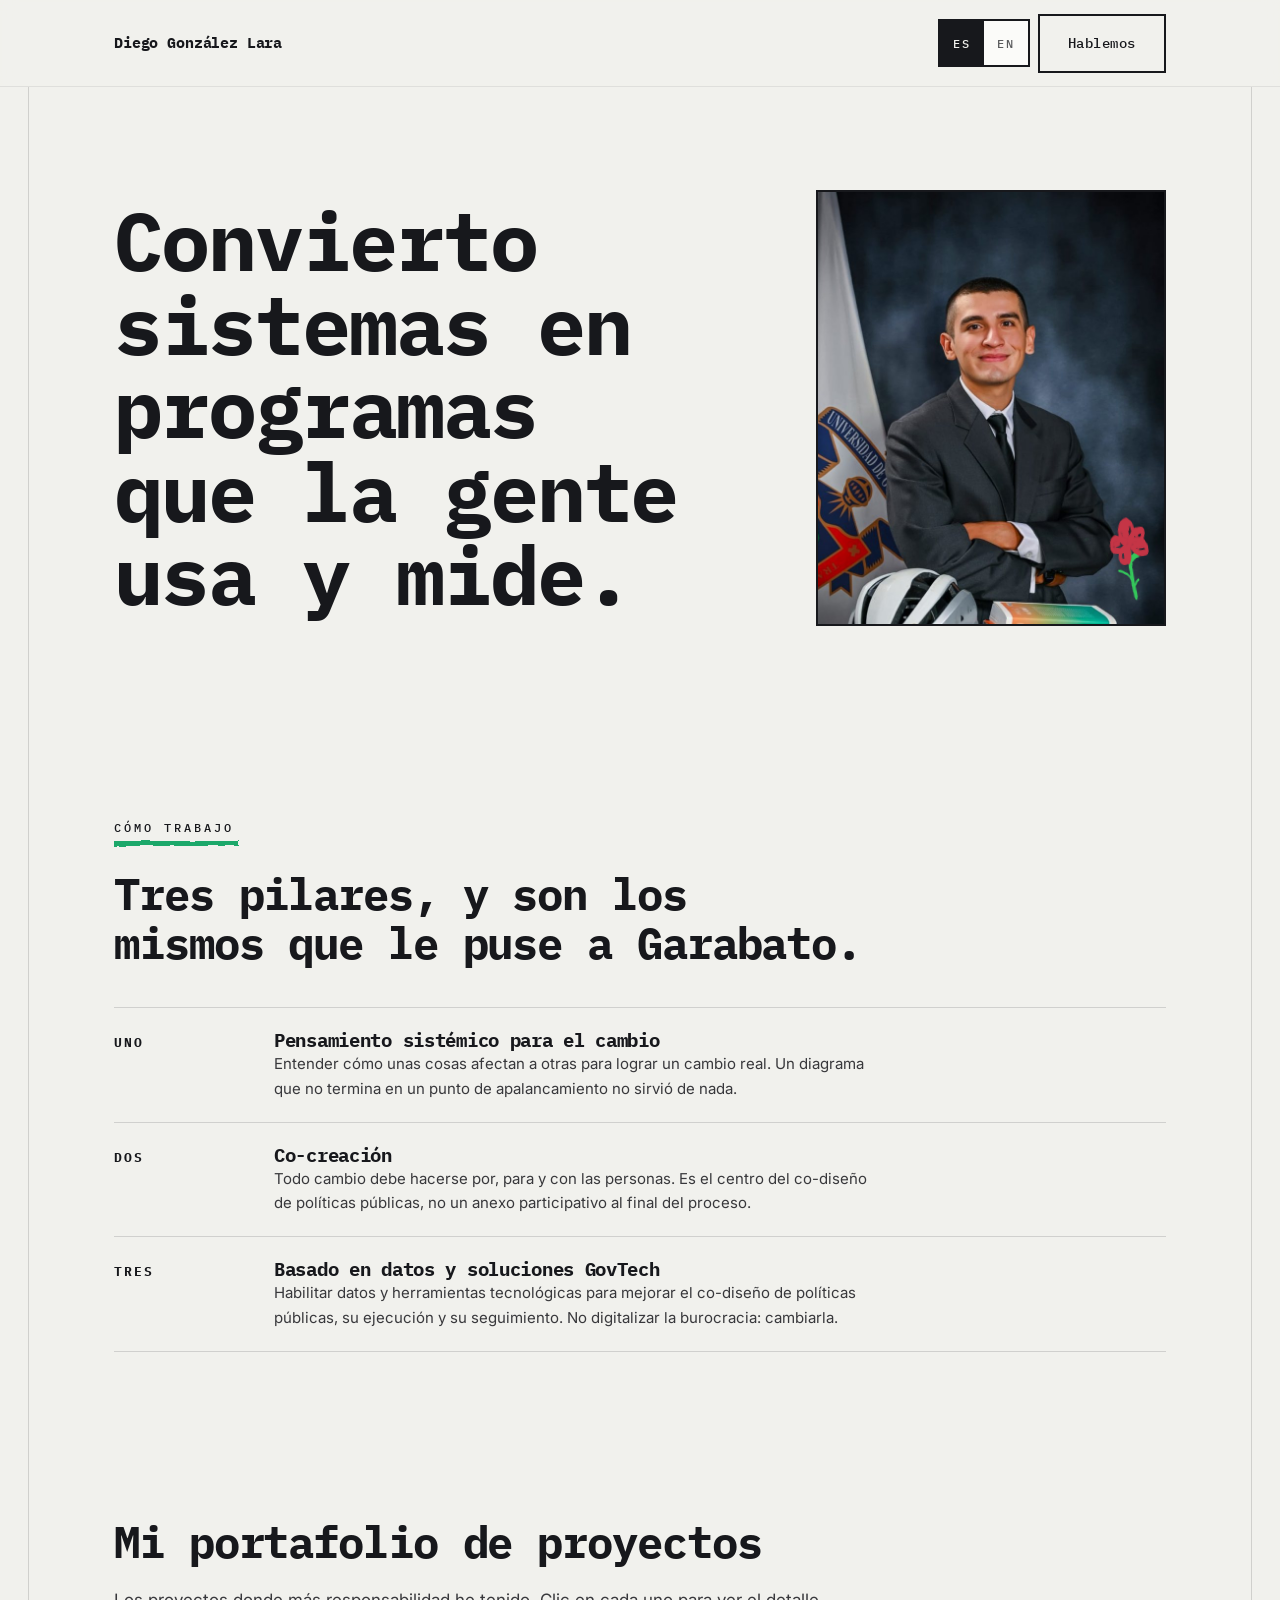
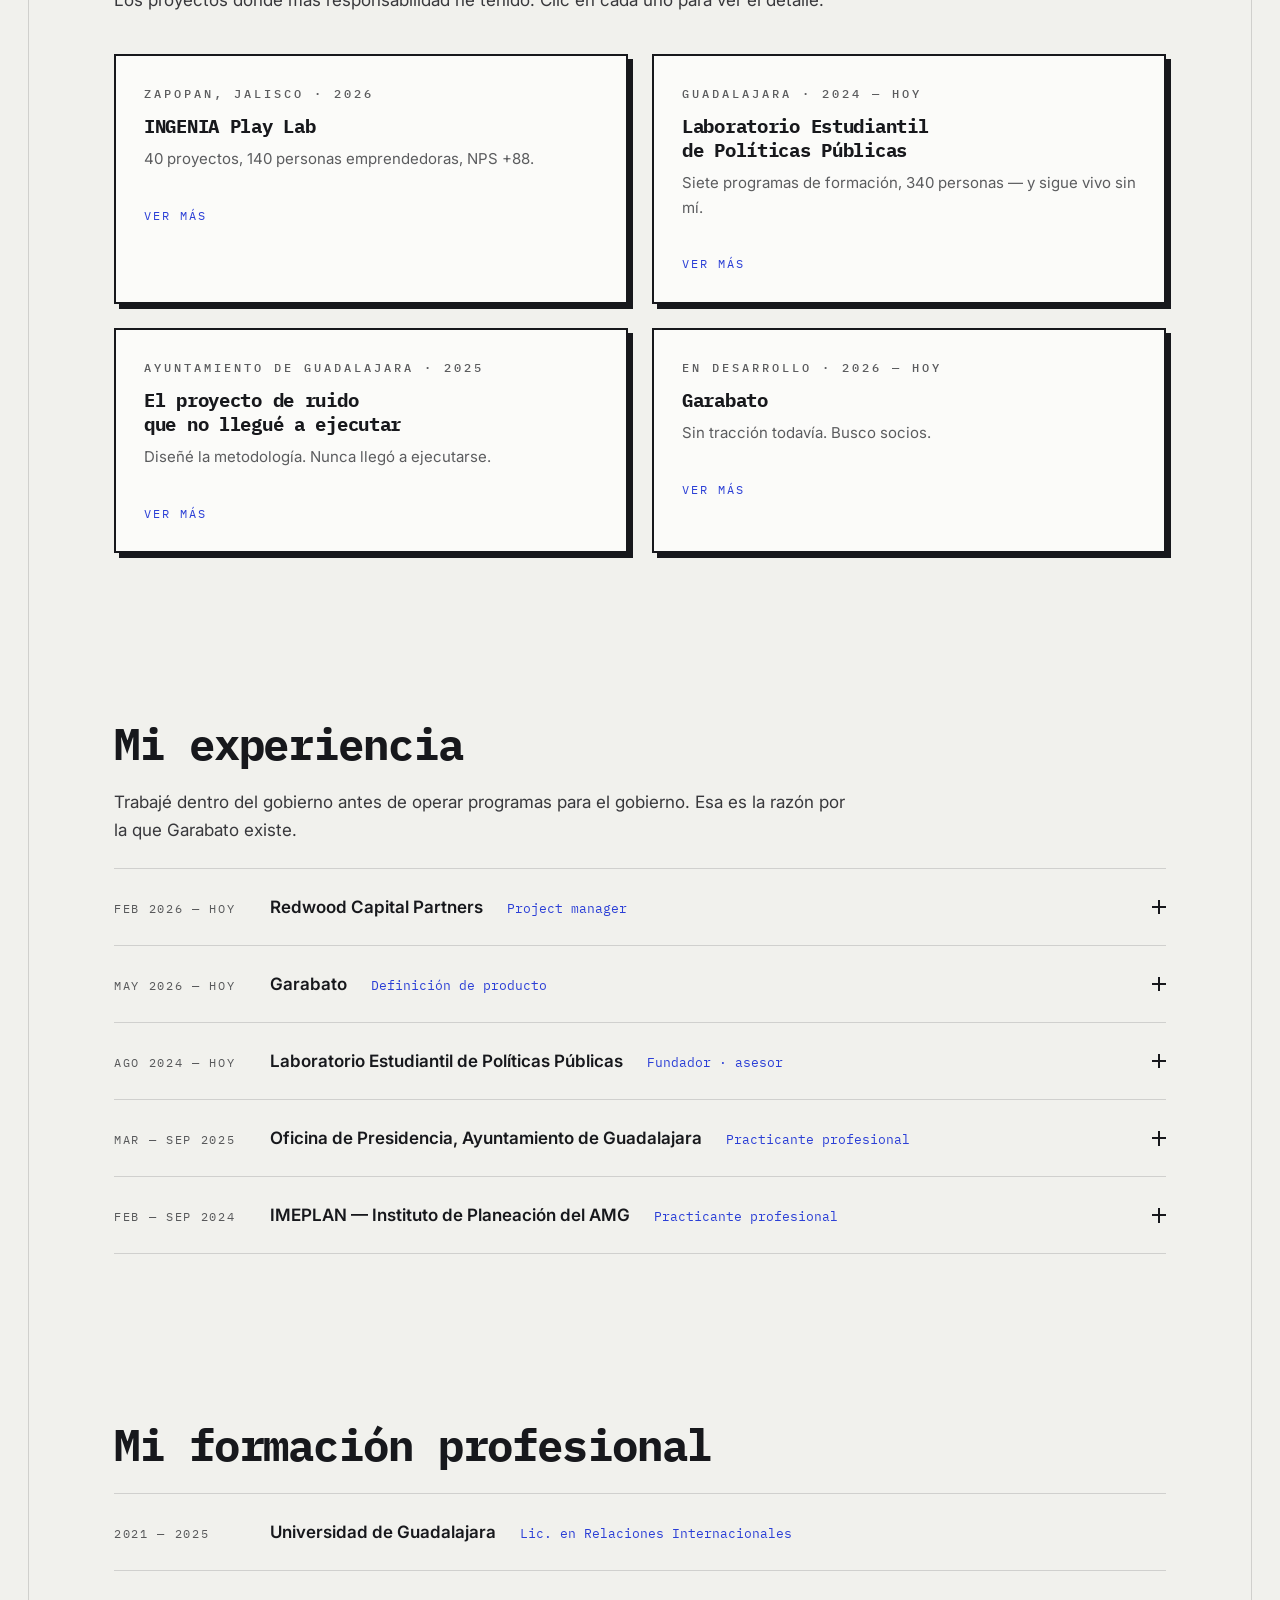
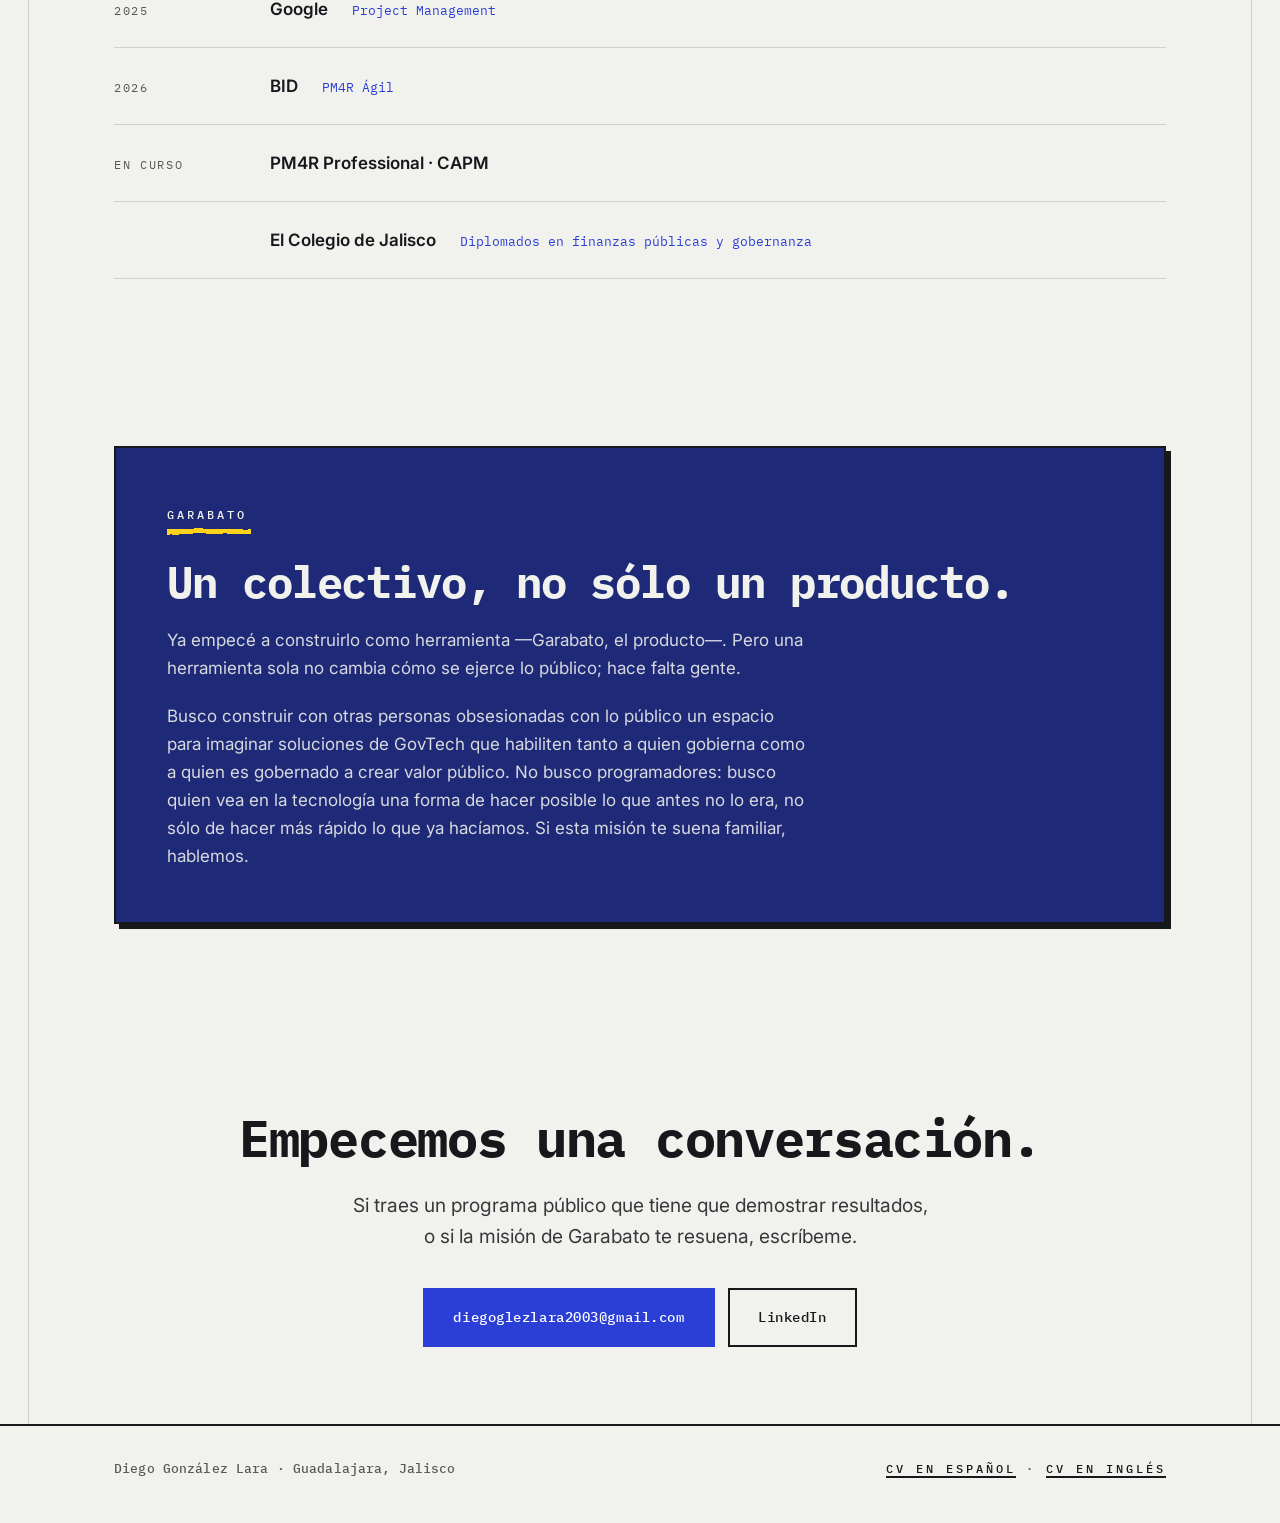
==== commit 21265f01: "Retrato formal, y correcciones de consistencia entre páginas Foto del hero reemplazada por el retrat" ====
--- a/index.html
+++ b/index.html
@@ -86,7 +86,7 @@
               <img
                 src="assets/diego.jpg"
                 width="900"
-                height="901"
+                height="1260"
                 data-es-alt="Retrato de Diego González Lara"
                 data-en-alt="Portrait of Diego González Lara"
                 alt="Retrato de Diego González Lara"
@@ -776,7 +776,7 @@
               <a
                 class="boton boton--fantasma"
                 href="https://www.linkedin.com/in/diegoglezlara"
-                rel="noopener"
+                target="_blank" rel="noopener"
                 >LinkedIn</a
               >
             </div>
@@ -789,11 +789,19 @@
       <div class="envoltura pie-cuerpo">
         <p class="etiqueta etiqueta--larga" style="margin: 0">Diego González Lara · Guadalajara, Jalisco</p>
         <p class="etiqueta" style="margin: 0">
-          <a href="assets/cv-diego-gonzalez-lara-es.pdf" data-es="CV en español" data-en="CV in Spanish"
+          <a
+            href="assets/cv-diego-gonzalez-lara-es.pdf"
+            target="_blank"
+            data-es="CV en español"
+            data-en="CV in Spanish"
             >CV en español</a
           >
           ·
-          <a href="assets/cv-diego-gonzalez-lara-en.pdf" data-es="CV en inglés" data-en="CV in English"
+          <a
+            href="assets/cv-diego-gonzalez-lara-en.pdf"
+            target="_blank"
+            data-es="CV en inglés"
+            data-en="CV in English"
             >CV en inglés</a
           >
         </p>
--- a/assets/styles.css
+++ b/assets/styles.css
@@ -532,10 +532,12 @@
   object-fit: cover;
   display: block;
   /* Encuadre cerrado sobre el rostro: es una página de credibilidad, no una
-     foto de la sala. */
-  object-position: 52% 24%;
-  transform: scale(1.18);
-  transform-origin: 52% 24%;
+     foto de la sala. Valores ajustados para el retrato formal (2026-09-11):
+     conserva el escudo de la UdeG y una pista de los objetos sobre la mesa
+     sin dejar espacio muerto arriba de la cabeza. */
+  object-position: 50% 22%;
+  transform: scale(1.28);
+  transform-origin: 50% 22%;
 }
 
 .retrato .amapola {
